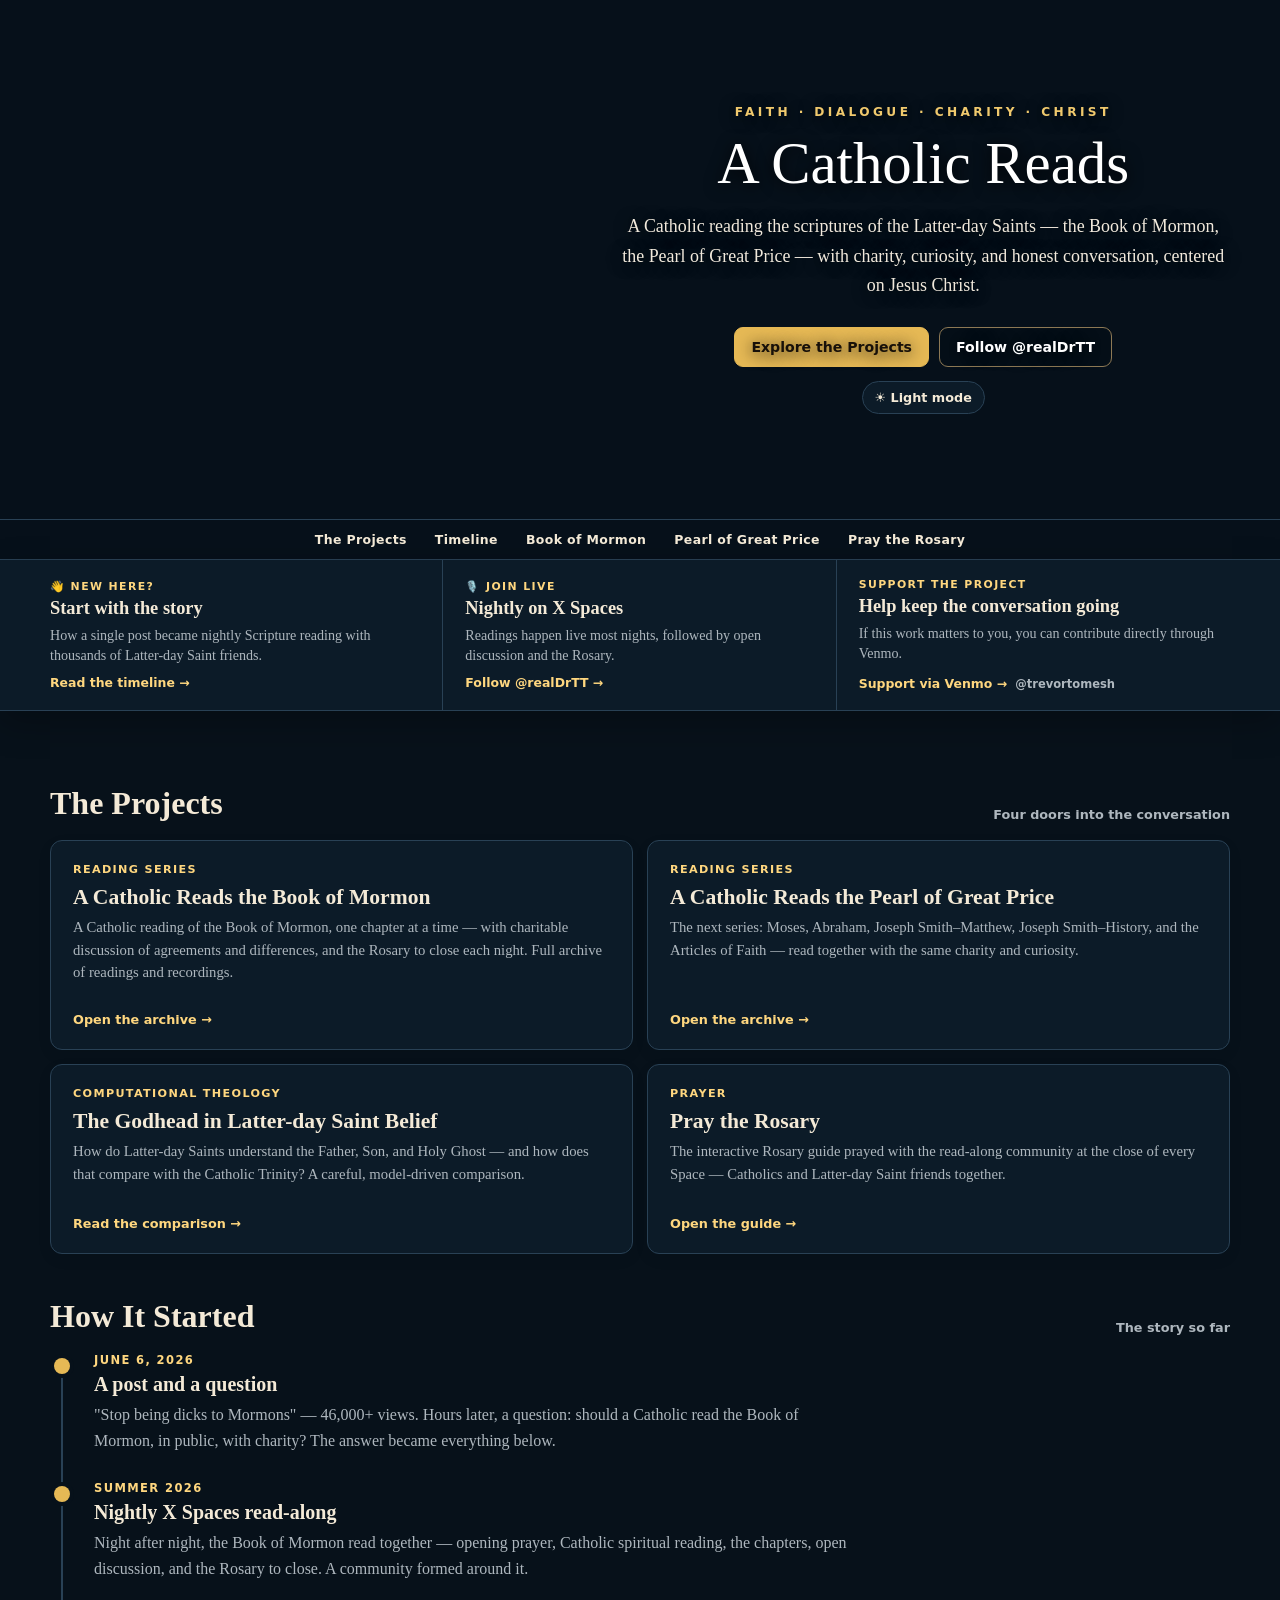
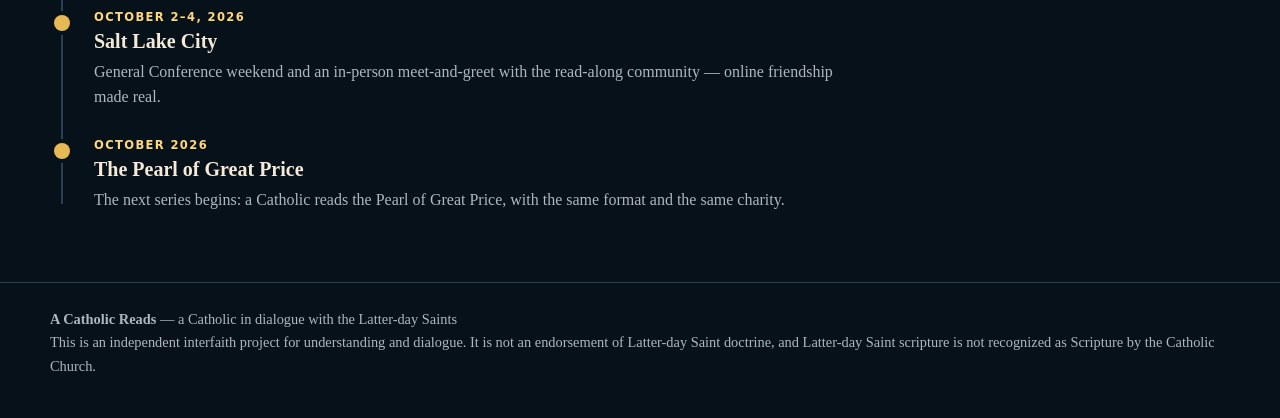
==== index.html @ 8c19407b "Add index.html — A Catholic Reads" ====
<!doctype html>
<html lang="en" data-theme="dark">
<head>
<meta charset="utf-8">
<meta name="viewport" content="width=device-width,initial-scale=1">
<meta name="description" content="A Catholic Reads — a Catholic reading Latter-day Saint scripture with charity: the Book of Mormon, the Pearl of Great Price, honest conversation, and prayer.">
<meta name="theme-color" content="#07121d">
<title>A Catholic Reads</title>
<style>
:root{
 --bg:#f4efe5;--surface:#fffaf0;--surface2:#eee4d2;--ink:#2a211a;--muted:#75685d;
 --line:#d7c5a6;--wine:#6c2030;--accent:#ad7d2c;--accent2:#7d581d;--hero:#0b1723;
 --shadow:0 12px 32px rgba(49,31,20,.10);
}
html[data-theme="dark"]{
 --bg:#07111a;--surface:#0c1b28;--surface2:#102536;--ink:#f4ead7;--muted:#aeb7be;
 --line:#294155;--wine:#e6bd68;--accent:#e6b955;--accent2:#ffd77f;--hero:#06101a;
 --shadow:0 12px 32px rgba(0,0,0,.25);
}
*{box-sizing:border-box}
html{scroll-behavior:smooth}
body{margin:0;background:var(--bg);color:var(--ink);font-family:Georgia,"Times New Roman",serif;transition:background .2s,color .2s}
a{color:inherit}.shell{width:min(1180px,calc(100% - 36px));margin:auto}
.hero{position:relative;isolation:isolate;overflow:hidden;min-height:520px;background:var(--hero);display:flex;align-items:center;border-bottom:1px solid var(--line)}
.hero::before{content:"";position:absolute;inset:0;z-index:-2;background:url("header.jpg") left center/cover no-repeat}
.hero::after{content:"";position:absolute;inset:0;z-index:-1;background:linear-gradient(90deg,rgba(6,16,26,0) 0%,rgba(6,16,26,.10) 30%,rgba(6,16,26,.68) 53%,rgba(6,16,26,.94) 72%,#06101a 100%)}
.hero-content{width:52%;margin-left:auto;padding:64px 0;text-align:center;color:#fff;text-shadow:0 2px 16px #000}
.kicker{font:700 .76rem system-ui,sans-serif;text-transform:uppercase;letter-spacing:.28em;color:#f0c96d}
h1{font-size:clamp(2.4rem,4.6vw,4.4rem);line-height:1.02;margin:15px 0 18px;font-weight:500}
.hero p{font-size:1.12rem;line-height:1.65;color:#f1e9dc;margin:0 auto;max-width:650px}
.hero-actions{display:flex;justify-content:center;gap:10px;flex-wrap:wrap;margin-top:26px}
.btn{display:inline-flex;align-items:center;justify-content:center;gap:8px;padding:11px 16px;border-radius:9px;text-decoration:none;font:750 .88rem system-ui,sans-serif;border:1px solid var(--line);background:var(--surface);color:var(--ink)}
.btn.gold{background:var(--accent);border-color:var(--accent);color:#171009}
.btn.ghost{background:rgba(5,14,23,.58);color:#fff;border-color:#8d7955}
.theme{border:1px solid var(--line);background:var(--surface);color:var(--ink);border-radius:999px;padding:8px 12px;cursor:pointer;font:700 .8rem system-ui,sans-serif}

.site-nav{background:var(--hero);border-bottom:1px solid var(--line)}
.site-nav-inner{display:flex;justify-content:center;gap:28px;flex-wrap:wrap;padding:12px 0}
.site-nav a{color:#f4ead7;text-decoration:none;font:750 .78rem system-ui,sans-serif;letter-spacing:.03em}
.site-nav a:hover{color:#ffd77f}

main{padding:30px 0 70px}
.info-bar{background:var(--surface);border-bottom:1px solid var(--line);box-shadow:var(--shadow)}
.info-bar-inner{width:min(1180px,calc(100% - 36px));margin:auto;display:grid;grid-template-columns:repeat(3,1fr)}
.info-item{padding:18px 22px;border-right:1px solid var(--line);display:flex;flex-direction:column;justify-content:center;min-height:145px}
.info-item:first-child{padding-left:0}.info-item:last-child{border-right:0;padding-right:0}
.info-label{font:800 .68rem system-ui,sans-serif;text-transform:uppercase;letter-spacing:.13em;color:var(--accent2);margin-bottom:5px}
.info-item h2{font-size:1.15rem;margin:0 0 6px}.info-item p{font-size:.88rem;line-height:1.45;color:var(--muted);margin:0 0 10px}
.info-link{font:800 .78rem system-ui,sans-serif;color:var(--accent2);text-decoration:none}.info-link:hover{text-decoration:underline}
.info-handle{font:650 .72rem system-ui,sans-serif;color:var(--muted);margin-left:8px}

.section-title{display:flex;align-items:end;justify-content:space-between;gap:16px;margin:44px 0 18px}
.section-title h2{margin:0;font-size:2rem}.section-title span{color:var(--muted);font:650 .8rem system-ui,sans-serif}
.grid{display:grid;grid-template-columns:repeat(2,1fr);gap:14px}
.card{background:var(--surface);border:1px solid var(--line);border-radius:12px;padding:22px;min-height:190px;display:flex;flex-direction:column;box-shadow:0 5px 15px rgba(0,0,0,.06);text-decoration:none;transition:border-color .15s,transform .15s}
a.card:hover{border-color:var(--accent);transform:translateY(-2px)}
.card .book{font:800 .7rem system-ui,sans-serif;text-transform:uppercase;letter-spacing:.12em;color:var(--accent2)}
.card h3{margin:9px 0 6px;font-size:1.35rem}
.card p{font-size:.92rem;line-height:1.55;color:var(--muted);margin:0 0 14px}
.card .go{margin-top:auto;padding-top:14px;font:750 .8rem system-ui,sans-serif;color:var(--accent2)}

.timeline{position:relative;margin:8px 0 0;padding:0;list-style:none}
.timeline::before{content:"";position:absolute;left:11px;top:8px;bottom:8px;width:2px;background:var(--line)}
.timeline li{position:relative;padding:0 0 28px 44px}
.timeline li:last-child{padding-bottom:0}
.timeline li::before{content:"";position:absolute;left:4px;top:5px;width:16px;height:16px;border-radius:50%;background:var(--accent);box-shadow:0 0 0 4px var(--bg)}
.timeline .when{font:800 .72rem system-ui,sans-serif;text-transform:uppercase;letter-spacing:.12em;color:var(--accent2)}
.timeline h3{margin:6px 0 6px;font-size:1.25rem}
.timeline p{margin:0;color:var(--muted);line-height:1.6;max-width:760px}

footer{border-top:1px solid var(--line);padding:25px 0 40px;color:var(--muted);font-size:.9rem;line-height:1.6}
@media(max-width:850px){.info-bar-inner{grid-template-columns:1fr}.info-item,.info-item:first-child,.info-item:last-child{padding:16px 0;border-right:0;border-bottom:1px solid var(--line);min-height:0}.info-item:last-child{border-bottom:0}.hero::before{background-position:30% center}.hero-content{width:60%}.grid{grid-template-columns:1fr}}
@media(max-width:620px){.site-nav-inner{gap:16px}.hero{min-height:650px;align-items:end}.hero::before{background-position:center top}.hero::after{background:linear-gradient(180deg,rgba(6,16,26,.08) 0%,rgba(6,16,26,.28) 42%,rgba(6,16,26,.94) 72%,#06101a 100%)}.hero-content{width:100%;padding:260px 0 42px}}
</style>
</head>
<body>
<header class="hero">
 <div class="shell"><div class="hero-content">
  <div class="kicker">Faith · Dialogue · Charity · Christ</div>
  <h1>A Catholic Reads</h1>
  <p>A Catholic reading the scriptures of the Latter-day Saints — the Book of Mormon, the Pearl of Great Price — with charity, curiosity, and honest conversation, centered on Jesus Christ.</p>
  <div class="hero-actions"><a class="btn gold" href="#projects">Explore the Projects</a><a class="btn ghost" href="https://x.com/realDrTT" target="_blank" rel="noopener">Follow @realDrTT</a></div>
  <button id="theme" class="theme" style="margin-top:14px" aria-label="Toggle color theme">☀ Light mode</button>
 </div></div>
</header>

<nav class="site-nav" aria-label="Site navigation">
  <div class="shell site-nav-inner">
    <a href="index.html#projects">The Projects</a>
    <a href="index.html#timeline">Timeline</a>
    <a href="https://trevortomesh.github.io/bom/" target="_blank" rel="noopener">Book of Mormon</a>
    <a href="https://trevortomesh.github.io/pgp/" target="_blank" rel="noopener">Pearl of Great Price</a>
    <a href="https://trevortomesh.github.io/rosary/" target="_blank" rel="noopener">Pray the Rosary</a>
  </div>
</nav>

<section class="info-bar" aria-label="Project information">
 <div class="info-bar-inner">
  <div class="info-item">
   <div class="info-label">👋 New Here?</div>
   <h2>Start with the story</h2>
   <p>How a single post became nightly Scripture reading with thousands of Latter-day Saint friends.</p>
   <a class="info-link" href="index.html#timeline">Read the timeline →</a>
  </div>
  <div class="info-item">
   <div class="info-label">🎙️ Join Live</div>
   <h2>Nightly on X Spaces</h2>
   <p>Readings happen live most nights, followed by open discussion and the Rosary.</p>
   <a class="info-link" href="https://x.com/realDrTT" target="_blank" rel="noopener">Follow @realDrTT →</a>
  </div>
  <div class="info-item">
   <div class="info-label">Support the Project</div>
   <h2>Help keep the conversation going</h2>
   <p>If this work matters to you, you can contribute directly through Venmo.</p>
   <div><a class="info-link" href="https://account.venmo.com/u/trevortomesh" target="_blank" rel="noopener noreferrer">Support via Venmo →</a><span class="info-handle">@trevortomesh</span></div>
  </div>
 </div>
</section>

<main class="shell">

 <section id="projects">
  <div class="section-title"><h2>The Projects</h2><span>Four doors into the conversation</span></div>
  <div class="grid">
   <a class="card" href="https://trevortomesh.github.io/bom/">
    <div class="book">Reading Series</div><h3>A Catholic Reads the Book of Mormon</h3>
    <p>A Catholic reading of the Book of Mormon, one chapter at a time — with charitable discussion of agreements and differences, and the Rosary to close each night. Full archive of readings and recordings.</p>
    <div class="go">Open the archive →</div>
   </a>
   <a class="card" href="https://trevortomesh.github.io/pgp/">
    <div class="book">Reading Series</div><h3>A Catholic Reads the Pearl of Great Price</h3>
    <p>The next series: Moses, Abraham, Joseph Smith–Matthew, Joseph Smith–History, and the Articles of Faith — read together with the same charity and curiosity.</p>
    <div class="go">Open the archive →</div>
   </a>
   <a class="card" href="https://trevortomesh.github.io/TrinityModel/lds-godhead.html">
    <div class="book">Computational Theology</div><h3>The Godhead in Latter-day Saint Belief</h3>
    <p>How do Latter-day Saints understand the Father, Son, and Holy Ghost — and how does that compare with the Catholic Trinity? A careful, model-driven comparison.</p>
    <div class="go">Read the comparison →</div>
   </a>
   <a class="card" href="https://trevortomesh.github.io/rosary/">
    <div class="book">Prayer</div><h3>Pray the Rosary</h3>
    <p>The interactive Rosary guide prayed with the read-along community at the close of every Space — Catholics and Latter-day Saint friends together.</p>
    <div class="go">Open the guide →</div>
   </a>
  </div>
 </section>

 <section id="timeline">
  <div class="section-title"><h2>How It Started</h2><span>The story so far</span></div>
  <ol class="timeline">
   <li>
    <div class="when">June 6, 2026</div><h3>A post and a question</h3>
    <p>"Stop being dicks to Mormons" — 46,000+ views. Hours later, a question: should a Catholic read the Book of Mormon, in public, with charity? The answer became everything below.</p>
   </li>
   <li>
    <div class="when">Summer 2026</div><h3>Nightly X Spaces read-along</h3>
    <p>Night after night, the Book of Mormon read together — opening prayer, Catholic spiritual reading, the chapters, open discussion, and the Rosary to close. A community formed around it.</p>
   </li>
   <li>
    <div class="when">October 2–4, 2026</div><h3>Salt Lake City</h3>
    <p>General Conference weekend and an in-person meet-and-greet with the read-along community — online friendship made real.</p>
   </li>
   <li>
    <div class="when">October 2026</div><h3>The Pearl of Great Price</h3>
    <p>The next series begins: a Catholic reads the Pearl of Great Price, with the same format and the same charity.</p>
   </li>
  </ol>
 </section>

</main>

<footer><div class="shell"><strong>A Catholic Reads</strong> — a Catholic in dialogue with the Latter-day Saints<br>
This is an independent interfaith project for understanding and dialogue. It is not an endorsement of Latter-day Saint doctrine, and Latter-day Saint scripture is not recognized as Scripture by the Catholic Church.</div></footer>

<script>
const $=s=>document.querySelector(s), root=document.documentElement;
const saved=localStorage.getItem("theme");
if(saved) root.dataset.theme=saved;
function themeLabel(){ $("#theme").textContent=root.dataset.theme==="dark"?"☀ Light mode":"☾ Dark mode"; }
themeLabel();
$("#theme").onclick=()=>{root.dataset.theme=root.dataset.theme==="dark"?"light":"dark";localStorage.setItem("theme",root.dataset.theme);themeLabel();};
</script>
</body></html>
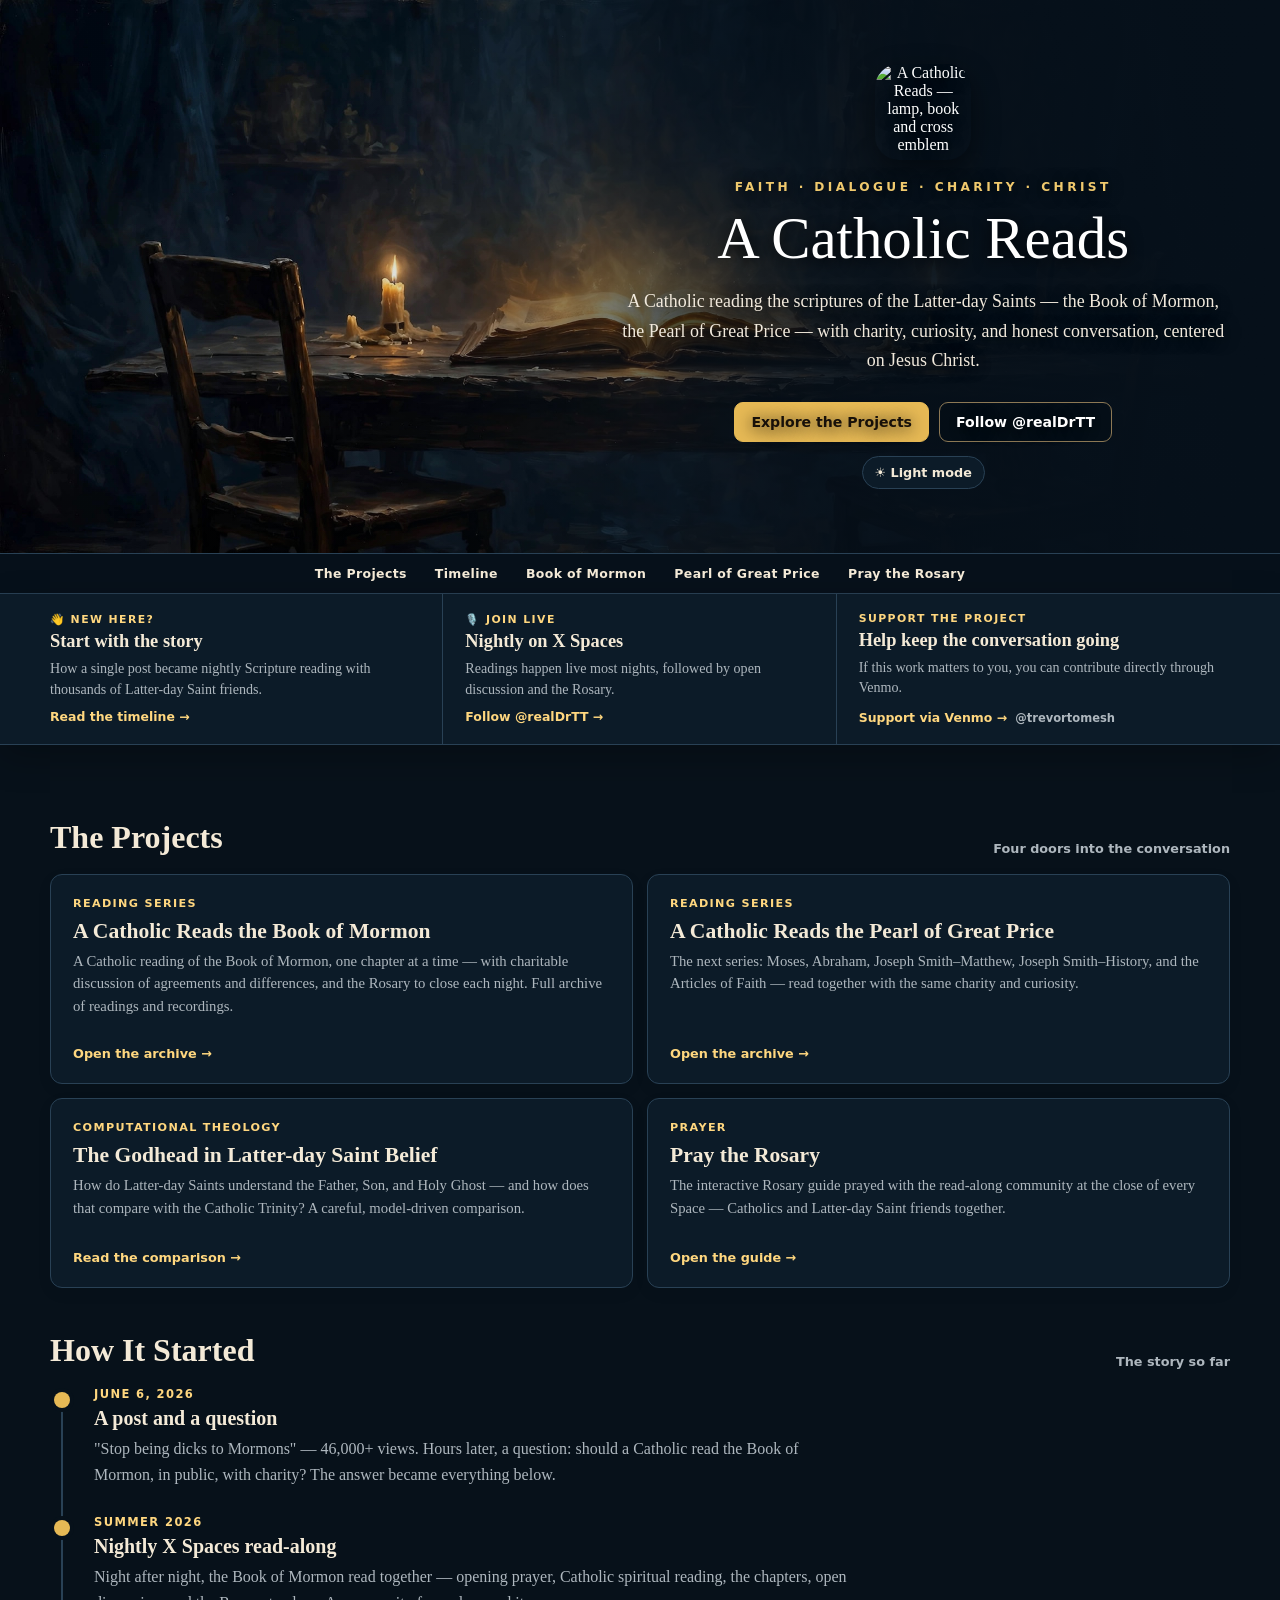
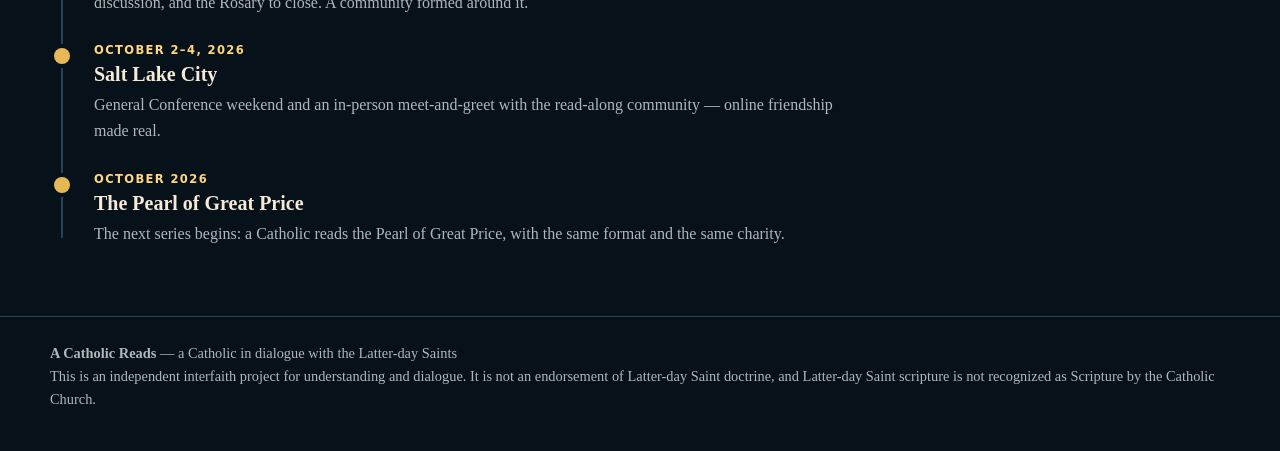
==== commit 587aab91: "Add A Catholic Reads logo (lamp, book, cross) to hero + favicons" ====
--- a/index.html
+++ b/index.html
@@ -5,6 +5,9 @@
 <meta name="viewport" content="width=device-width,initial-scale=1">
 <meta name="description" content="A Catholic Reads — a Catholic reading Latter-day Saint scripture with charity: the Book of Mormon, the Pearl of Great Price, honest conversation, and prayer.">
 <meta name="theme-color" content="#07121d">
+<link rel="icon" type="image/png" sizes="32x32" href="favicon-32x32.png">
+<link rel="icon" type="image/png" sizes="16x16" href="favicon-16x16.png">
+<link rel="apple-touch-icon" href="apple-touch-icon.png">
 <title>A Catholic Reads</title>
 <style>
 :root{
@@ -25,6 +28,7 @@
 .hero::before{content:"";position:absolute;inset:0;z-index:-2;background:url("header.jpg") left center/cover no-repeat}
 .hero::after{content:"";position:absolute;inset:0;z-index:-1;background:linear-gradient(90deg,rgba(6,16,26,0) 0%,rgba(6,16,26,.10) 30%,rgba(6,16,26,.68) 53%,rgba(6,16,26,.94) 72%,#06101a 100%)}
 .hero-content{width:52%;margin-left:auto;padding:64px 0;text-align:center;color:#fff;text-shadow:0 2px 16px #000}
+.site-logo{width:96px;height:96px;border-radius:24px;display:block;margin:0 auto 20px;box-shadow:0 10px 28px rgba(0,0,0,.45)}
 .kicker{font:700 .76rem system-ui,sans-serif;text-transform:uppercase;letter-spacing:.28em;color:#f0c96d}
 h1{font-size:clamp(2.4rem,4.6vw,4.4rem);line-height:1.02;margin:15px 0 18px;font-weight:500}
 .hero p{font-size:1.12rem;line-height:1.65;color:#f1e9dc;margin:0 auto;max-width:650px}
@@ -76,6 +80,7 @@
 <body>
 <header class="hero">
  <div class="shell"><div class="hero-content">
+  <img class="site-logo" src="logo-header.png" alt="A Catholic Reads — lamp, book and cross emblem" width="96" height="96">
   <div class="kicker">Faith · Dialogue · Charity · Christ</div>
   <h1>A Catholic Reads</h1>
   <p>A Catholic reading the scriptures of the Latter-day Saints — the Book of Mormon, the Pearl of Great Price — with charity, curiosity, and honest conversation, centered on Jesus Christ.</p>
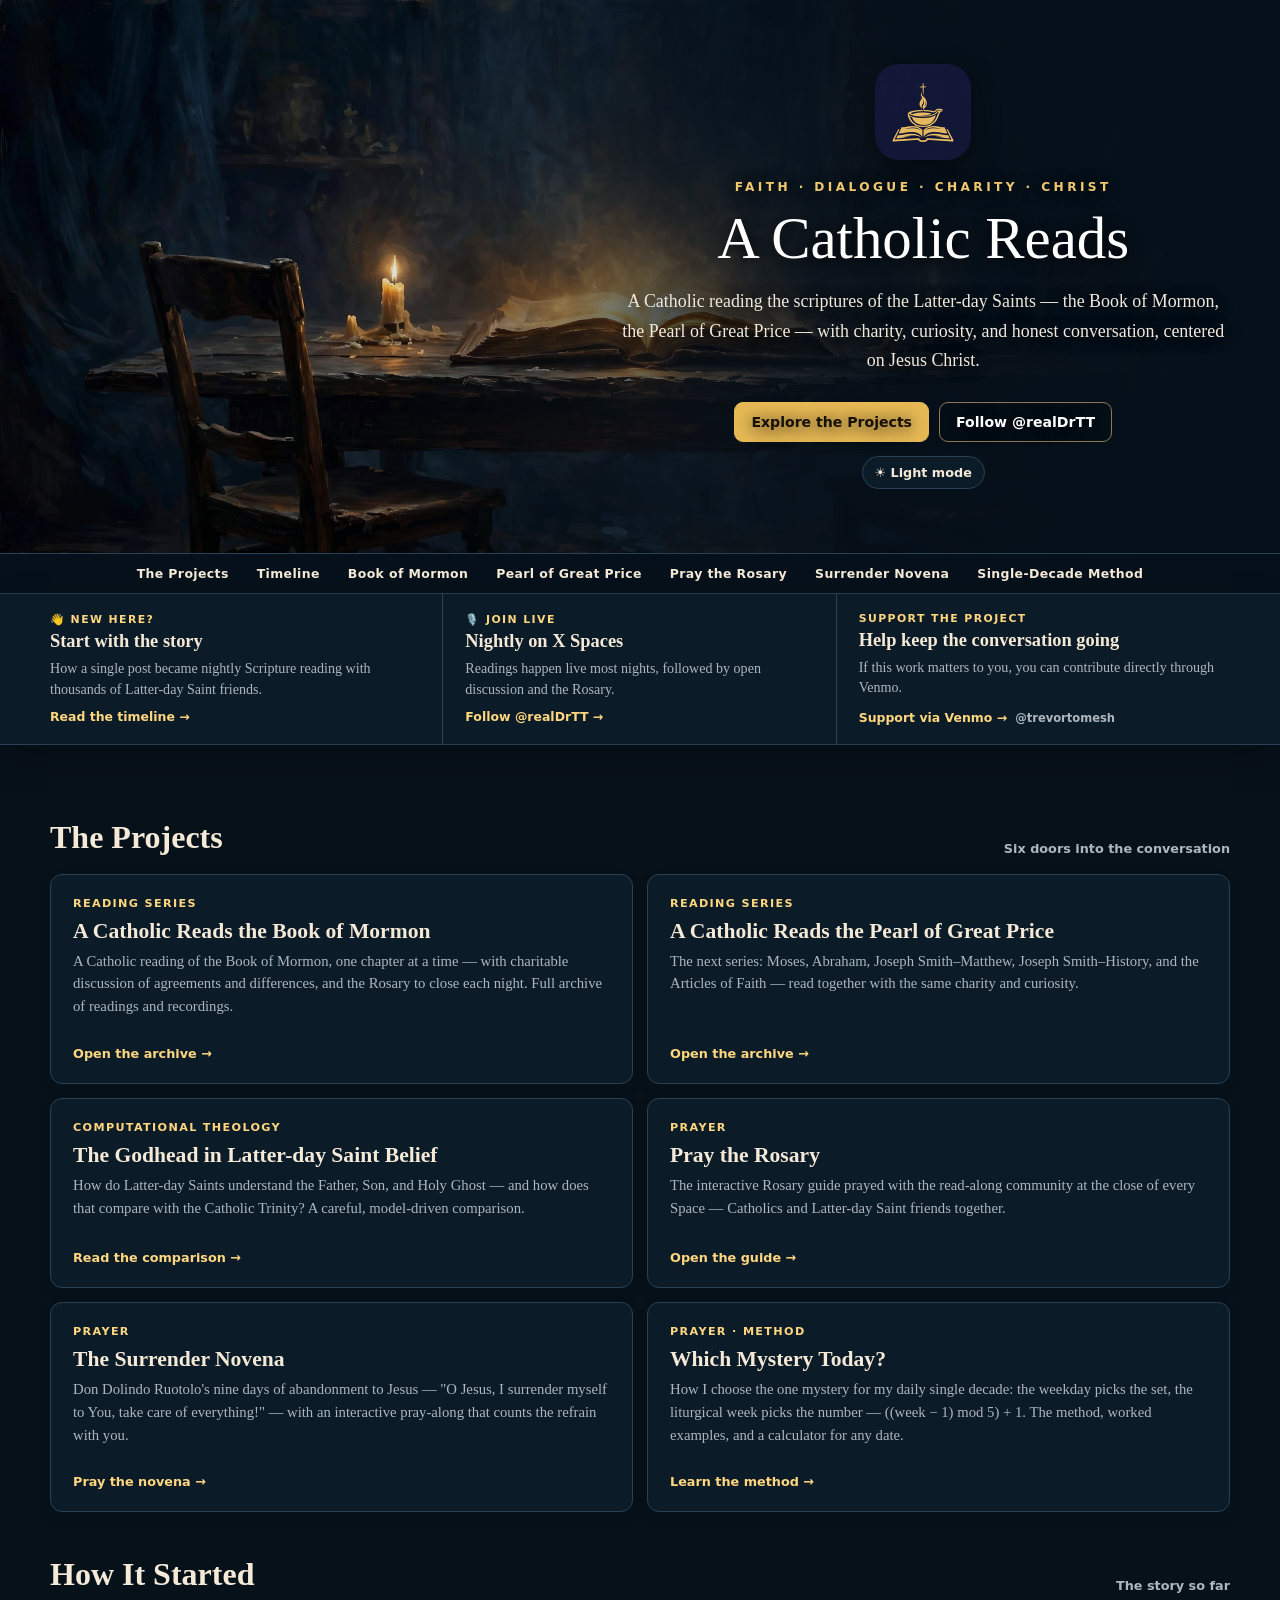
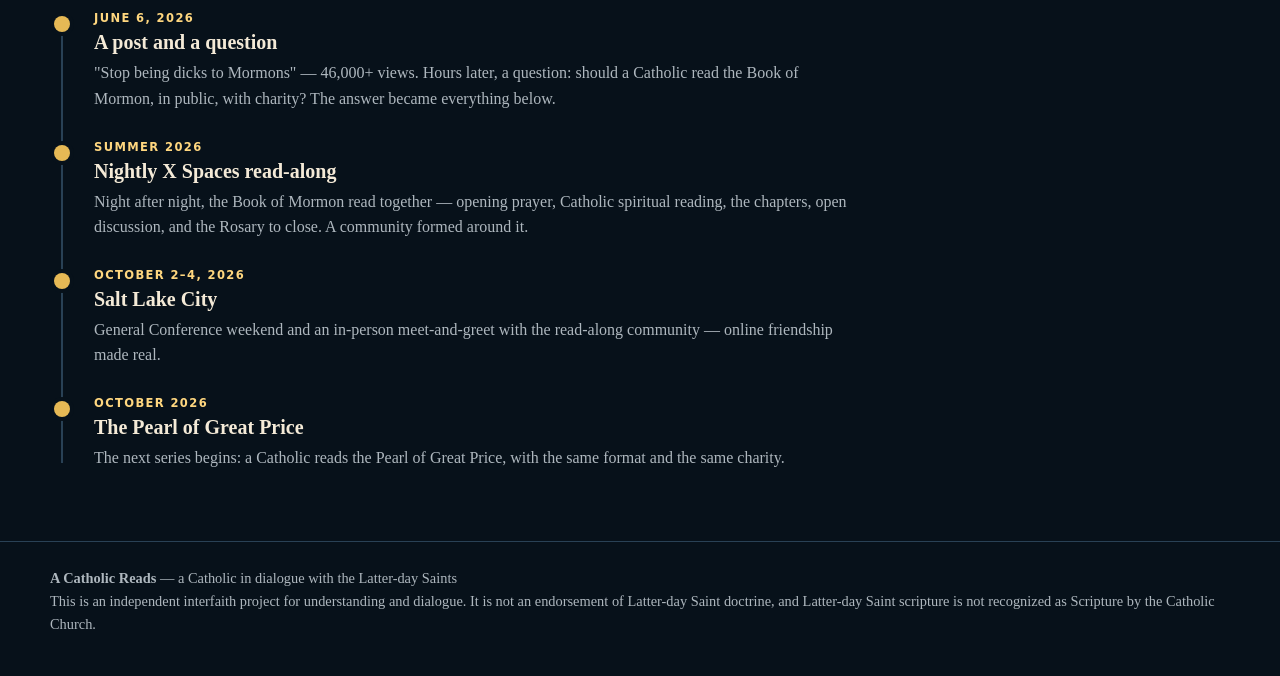
==== commit 1fcfc9fc: "Link Surrender Novena and Single-Decade Method pages from homepage" ====
--- a/index.html
+++ b/index.html
@@ -96,6 +96,8 @@
     <a href="https://trevortomesh.github.io/bom/" target="_blank" rel="noopener">Book of Mormon</a>
     <a href="https://trevortomesh.github.io/pgp/" target="_blank" rel="noopener">Pearl of Great Price</a>
     <a href="https://trevortomesh.github.io/rosary/" target="_blank" rel="noopener">Pray the Rosary</a>
+    <a href="surrender-novena/">Surrender Novena</a>
+    <a href="single-decade/">Single-Decade Method</a>
   </div>
 </nav>
 
@@ -125,7 +127,7 @@
 <main class="shell">
 
  <section id="projects">
-  <div class="section-title"><h2>The Projects</h2><span>Four doors into the conversation</span></div>
+  <div class="section-title"><h2>The Projects</h2><span>Six doors into the conversation</span></div>
   <div class="grid">
    <a class="card" href="https://trevortomesh.github.io/bom/">
     <div class="book">Reading Series</div><h3>A Catholic Reads the Book of Mormon</h3>
@@ -146,6 +148,16 @@
     <div class="book">Prayer</div><h3>Pray the Rosary</h3>
     <p>The interactive Rosary guide prayed with the read-along community at the close of every Space — Catholics and Latter-day Saint friends together.</p>
     <div class="go">Open the guide →</div>
+   </a>
+   <a class="card" href="surrender-novena/">
+    <div class="book">Prayer</div><h3>The Surrender Novena</h3>
+    <p>Don Dolindo Ruotolo's nine days of abandonment to Jesus — "O Jesus, I surrender myself to You, take care of everything!" — with an interactive pray-along that counts the refrain with you.</p>
+    <div class="go">Pray the novena →</div>
+   </a>
+   <a class="card" href="single-decade/">
+    <div class="book">Prayer · Method</div><h3>Which Mystery Today?</h3>
+    <p>How I choose the one mystery for my daily single decade: the weekday picks the set, the liturgical week picks the number — ((week − 1) mod 5) + 1. The method, worked examples, and a calculator for any date.</p>
+    <div class="go">Learn the method →</div>
    </a>
   </div>
  </section>
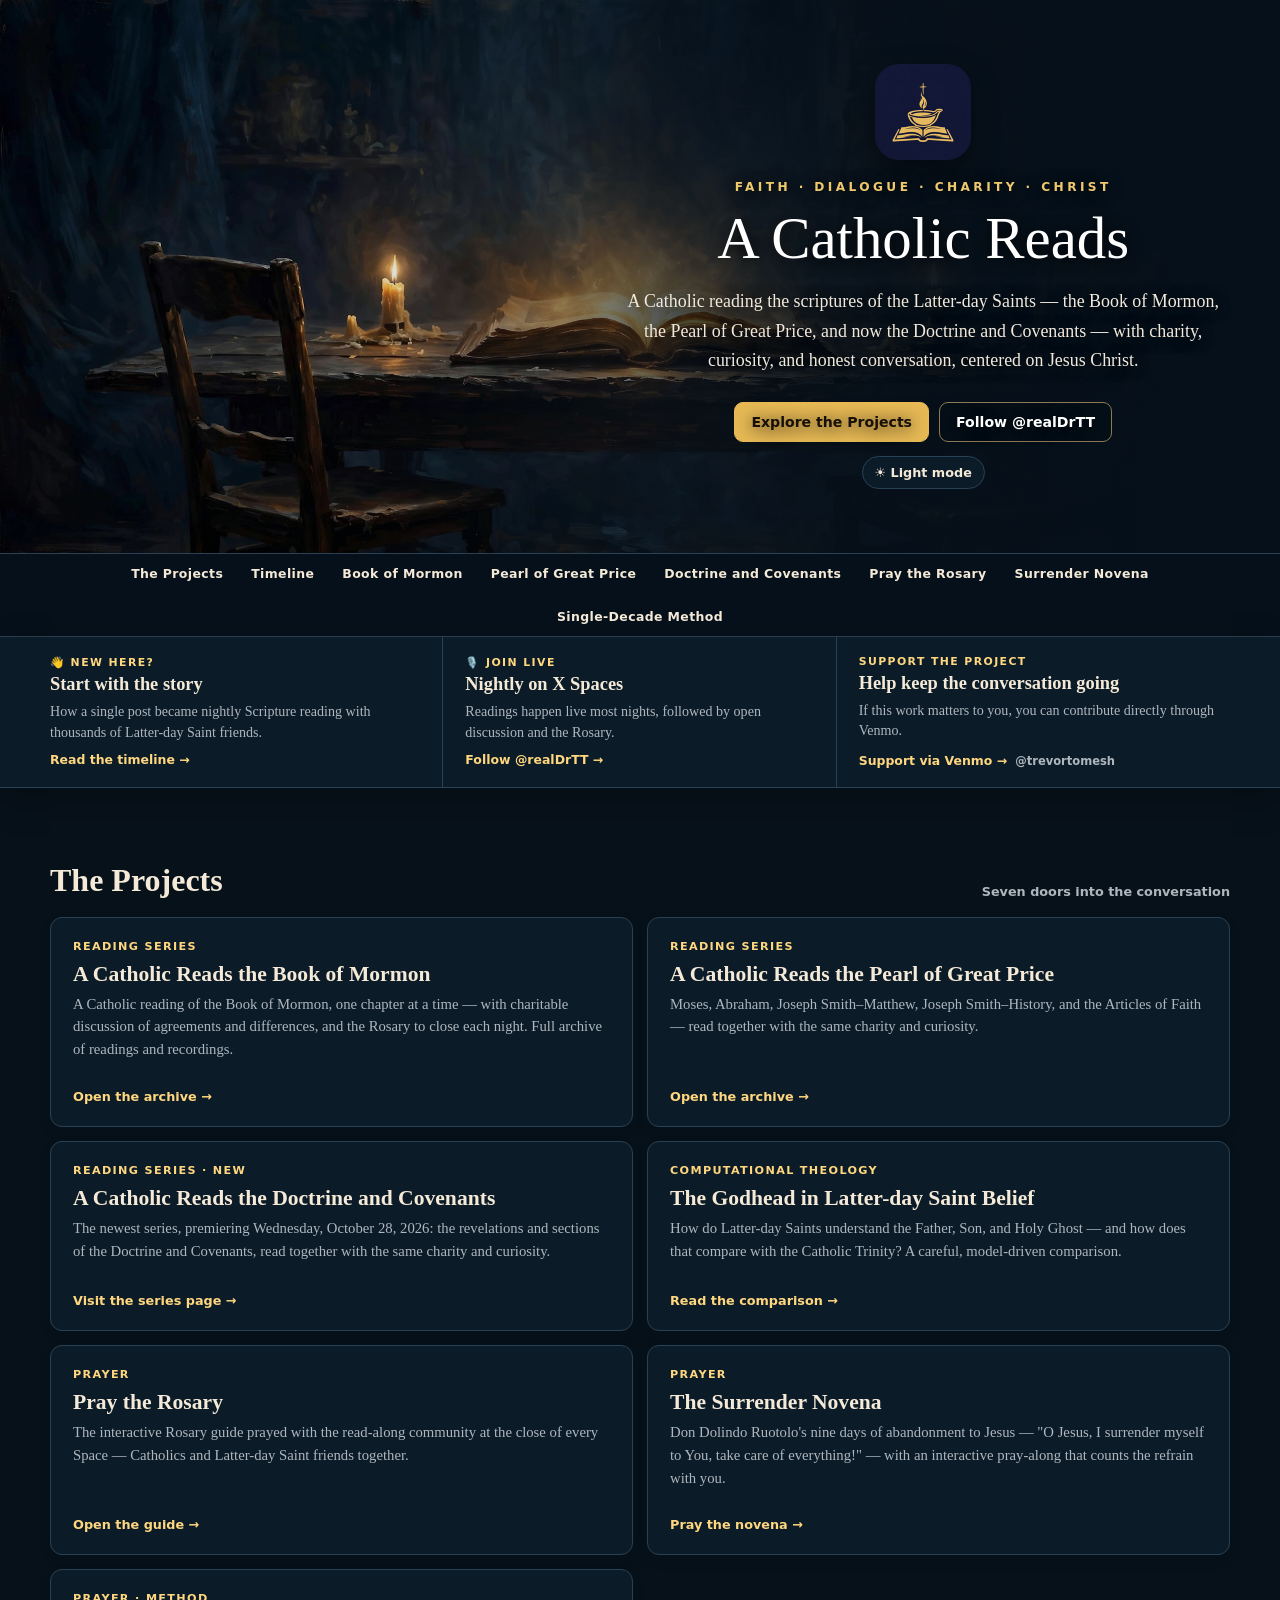
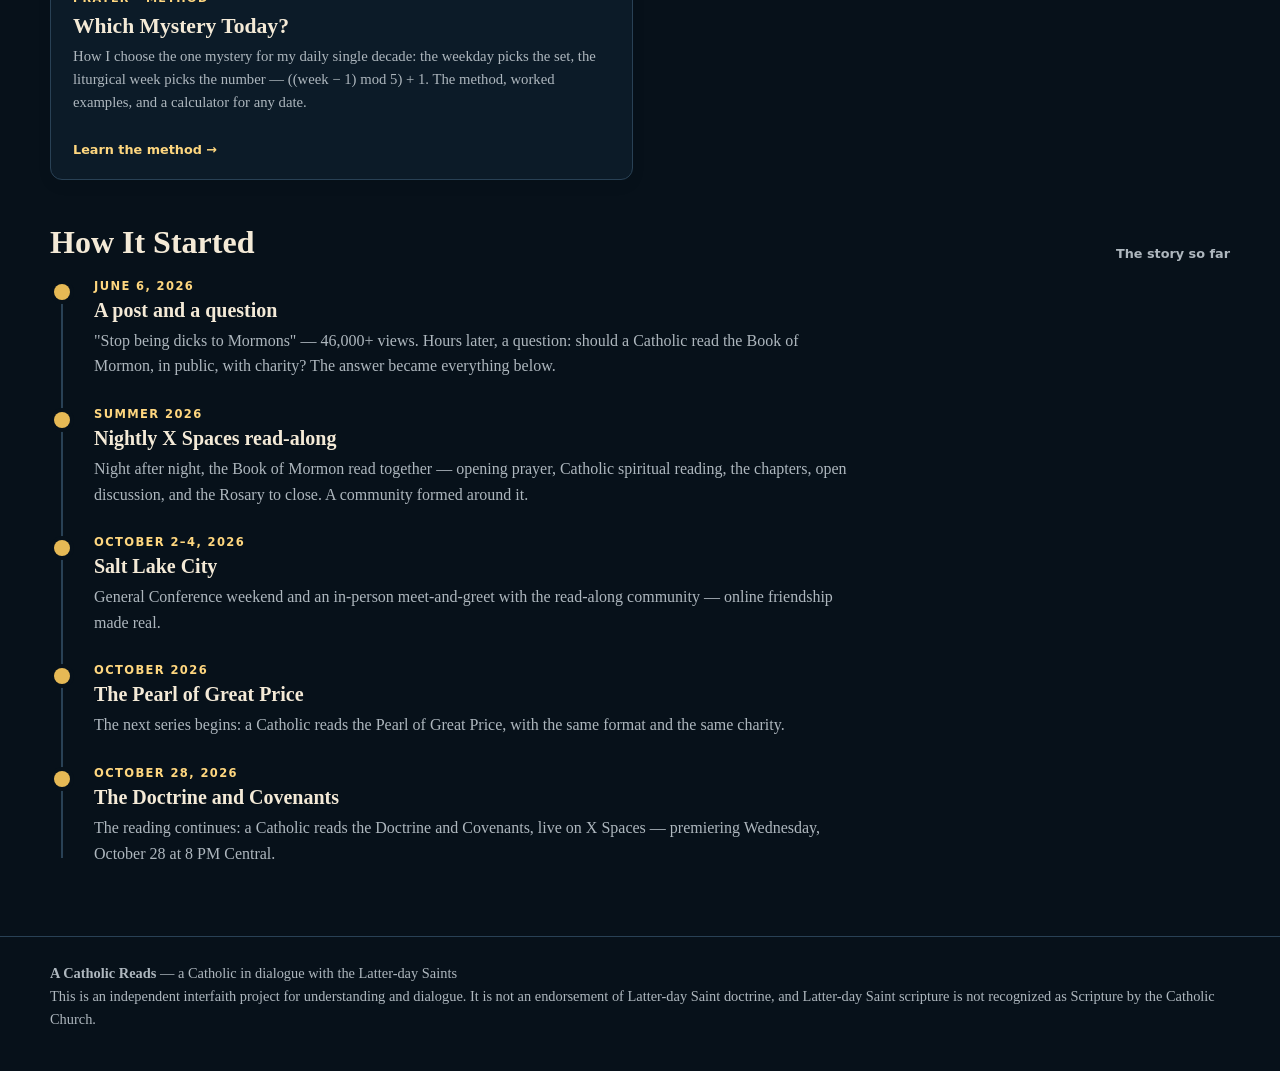
==== commit e7344147: "Add Doctrine and Covenants series: nav link, project card, timeline entry" ====
--- a/index.html
+++ b/index.html
@@ -3,7 +3,7 @@
 <head>
 <meta charset="utf-8">
 <meta name="viewport" content="width=device-width,initial-scale=1">
-<meta name="description" content="A Catholic Reads — a Catholic reading Latter-day Saint scripture with charity: the Book of Mormon, the Pearl of Great Price, honest conversation, and prayer.">
+<meta name="description" content="A Catholic Reads — a Catholic reading Latter-day Saint scripture with charity: the Book of Mormon, the Pearl of Great Price, the Doctrine and Covenants, honest conversation, and prayer.">
 <meta name="theme-color" content="#07121d">
 <link rel="icon" type="image/png" sizes="32x32" href="favicon-32x32.png">
 <link rel="icon" type="image/png" sizes="16x16" href="favicon-16x16.png">
@@ -83,7 +83,7 @@
   <img class="site-logo" src="logo-header.png" alt="A Catholic Reads — lamp, book and cross emblem" width="96" height="96">
   <div class="kicker">Faith · Dialogue · Charity · Christ</div>
   <h1>A Catholic Reads</h1>
-  <p>A Catholic reading the scriptures of the Latter-day Saints — the Book of Mormon, the Pearl of Great Price — with charity, curiosity, and honest conversation, centered on Jesus Christ.</p>
+  <p>A Catholic reading the scriptures of the Latter-day Saints — the Book of Mormon, the Pearl of Great Price, and now the Doctrine and Covenants — with charity, curiosity, and honest conversation, centered on Jesus Christ.</p>
   <div class="hero-actions"><a class="btn gold" href="#projects">Explore the Projects</a><a class="btn ghost" href="https://x.com/realDrTT" target="_blank" rel="noopener">Follow @realDrTT</a></div>
   <button id="theme" class="theme" style="margin-top:14px" aria-label="Toggle color theme">☀ Light mode</button>
  </div></div>
@@ -95,6 +95,7 @@
     <a href="index.html#timeline">Timeline</a>
     <a href="https://trevortomesh.github.io/bom/" target="_blank" rel="noopener">Book of Mormon</a>
     <a href="https://trevortomesh.github.io/pgp/" target="_blank" rel="noopener">Pearl of Great Price</a>
+    <a href="https://trevortomesh.github.io/dc/" target="_blank" rel="noopener">Doctrine and Covenants</a>
     <a href="https://trevortomesh.github.io/rosary/" target="_blank" rel="noopener">Pray the Rosary</a>
     <a href="surrender-novena/">Surrender Novena</a>
     <a href="single-decade/">Single-Decade Method</a>
@@ -127,7 +128,7 @@
 <main class="shell">
 
  <section id="projects">
-  <div class="section-title"><h2>The Projects</h2><span>Six doors into the conversation</span></div>
+  <div class="section-title"><h2>The Projects</h2><span>Seven doors into the conversation</span></div>
   <div class="grid">
    <a class="card" href="https://trevortomesh.github.io/bom/">
     <div class="book">Reading Series</div><h3>A Catholic Reads the Book of Mormon</h3>
@@ -136,8 +137,13 @@
    </a>
    <a class="card" href="https://trevortomesh.github.io/pgp/">
     <div class="book">Reading Series</div><h3>A Catholic Reads the Pearl of Great Price</h3>
-    <p>The next series: Moses, Abraham, Joseph Smith–Matthew, Joseph Smith–History, and the Articles of Faith — read together with the same charity and curiosity.</p>
+    <p>Moses, Abraham, Joseph Smith–Matthew, Joseph Smith–History, and the Articles of Faith — read together with the same charity and curiosity.</p>
     <div class="go">Open the archive →</div>
+   </a>
+   <a class="card" href="https://trevortomesh.github.io/dc/">
+    <div class="book">Reading Series · New</div><h3>A Catholic Reads the Doctrine and Covenants</h3>
+    <p>The newest series, premiering Wednesday, October 28, 2026: the revelations and sections of the Doctrine and Covenants, read together with the same charity and curiosity.</p>
+    <div class="go">Visit the series page →</div>
    </a>
    <a class="card" href="https://trevortomesh.github.io/TrinityModel/lds-godhead.html">
     <div class="book">Computational Theology</div><h3>The Godhead in Latter-day Saint Belief</h3>
@@ -180,6 +186,10 @@
    <li>
     <div class="when">October 2026</div><h3>The Pearl of Great Price</h3>
     <p>The next series begins: a Catholic reads the Pearl of Great Price, with the same format and the same charity.</p>
+   </li>
+   <li>
+    <div class="when">October 28, 2026</div><h3>The Doctrine and Covenants</h3>
+    <p>The reading continues: a Catholic reads the Doctrine and Covenants, live on X Spaces — premiering Wednesday, October 28 at 8 PM Central.</p>
    </li>
   </ol>
  </section>
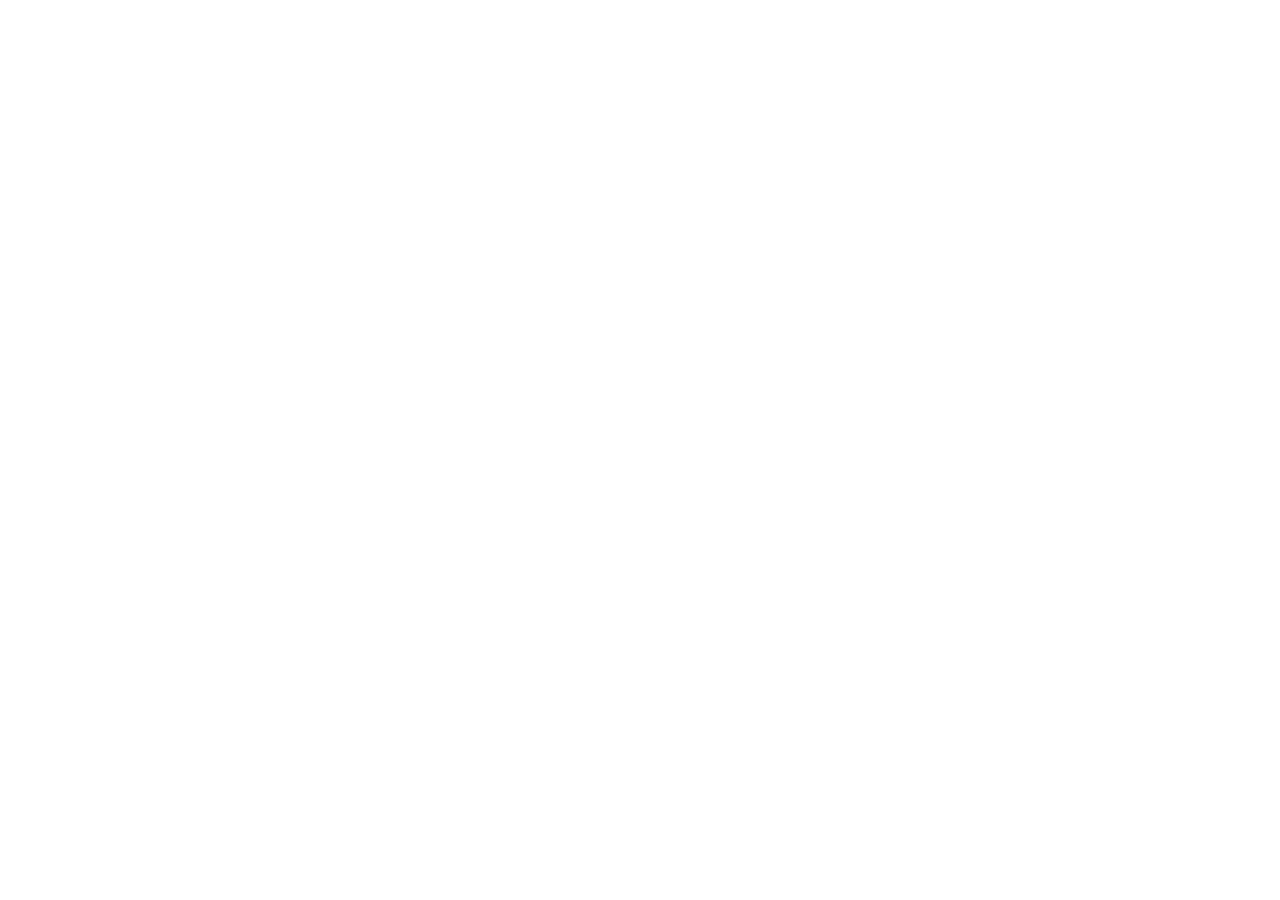
==== commit 8630c5a3: "Root becomes a front door: redirect to the A Catholic Reads hub on the main site" ====
--- a/index.html
+++ b/index.html
@@ -1,210 +1,18 @@
-<!doctype html>
-<html lang="en" data-theme="dark">
+<!DOCTYPE html>
+<html lang="en">
 <head>
 <meta charset="utf-8">
-<meta name="viewport" content="width=device-width,initial-scale=1">
-<meta name="description" content="A Catholic Reads — a Catholic reading Latter-day Saint scripture with charity: the Book of Mormon, the Pearl of Great Price, the Doctrine and Covenants, honest conversation, and prayer.">
-<meta name="theme-color" content="#07121d">
+<title>A Catholic Reads</title>
+<meta name="viewport" content="width=device-width, initial-scale=1">
 <link rel="icon" type="image/png" sizes="32x32" href="favicon-32x32.png">
 <link rel="icon" type="image/png" sizes="16x16" href="favicon-16x16.png">
 <link rel="apple-touch-icon" href="apple-touch-icon.png">
-<title>A Catholic Reads</title>
-<style>
-:root{
- --bg:#f4efe5;--surface:#fffaf0;--surface2:#eee4d2;--ink:#2a211a;--muted:#75685d;
- --line:#d7c5a6;--wine:#6c2030;--accent:#ad7d2c;--accent2:#7d581d;--hero:#0b1723;
- --shadow:0 12px 32px rgba(49,31,20,.10);
-}
-html[data-theme="dark"]{
- --bg:#07111a;--surface:#0c1b28;--surface2:#102536;--ink:#f4ead7;--muted:#aeb7be;
- --line:#294155;--wine:#e6bd68;--accent:#e6b955;--accent2:#ffd77f;--hero:#06101a;
- --shadow:0 12px 32px rgba(0,0,0,.25);
-}
-*{box-sizing:border-box}
-html{scroll-behavior:smooth}
-body{margin:0;background:var(--bg);color:var(--ink);font-family:Georgia,"Times New Roman",serif;transition:background .2s,color .2s}
-a{color:inherit}.shell{width:min(1180px,calc(100% - 36px));margin:auto}
-.hero{position:relative;isolation:isolate;overflow:hidden;min-height:520px;background:var(--hero);display:flex;align-items:center;border-bottom:1px solid var(--line)}
-.hero::before{content:"";position:absolute;inset:0;z-index:-2;background:url("header.jpg") left center/cover no-repeat}
-.hero::after{content:"";position:absolute;inset:0;z-index:-1;background:linear-gradient(90deg,rgba(6,16,26,0) 0%,rgba(6,16,26,.10) 30%,rgba(6,16,26,.68) 53%,rgba(6,16,26,.94) 72%,#06101a 100%)}
-.hero-content{width:52%;margin-left:auto;padding:64px 0;text-align:center;color:#fff;text-shadow:0 2px 16px #000}
-.site-logo{width:96px;height:96px;border-radius:24px;display:block;margin:0 auto 20px;box-shadow:0 10px 28px rgba(0,0,0,.45)}
-.kicker{font:700 .76rem system-ui,sans-serif;text-transform:uppercase;letter-spacing:.28em;color:#f0c96d}
-h1{font-size:clamp(2.4rem,4.6vw,4.4rem);line-height:1.02;margin:15px 0 18px;font-weight:500}
-.hero p{font-size:1.12rem;line-height:1.65;color:#f1e9dc;margin:0 auto;max-width:650px}
-.hero-actions{display:flex;justify-content:center;gap:10px;flex-wrap:wrap;margin-top:26px}
-.btn{display:inline-flex;align-items:center;justify-content:center;gap:8px;padding:11px 16px;border-radius:9px;text-decoration:none;font:750 .88rem system-ui,sans-serif;border:1px solid var(--line);background:var(--surface);color:var(--ink)}
-.btn.gold{background:var(--accent);border-color:var(--accent);color:#171009}
-.btn.ghost{background:rgba(5,14,23,.58);color:#fff;border-color:#8d7955}
-.theme{border:1px solid var(--line);background:var(--surface);color:var(--ink);border-radius:999px;padding:8px 12px;cursor:pointer;font:700 .8rem system-ui,sans-serif}
-
-.site-nav{background:var(--hero);border-bottom:1px solid var(--line)}
-.site-nav-inner{display:flex;justify-content:center;gap:28px;flex-wrap:wrap;padding:12px 0}
-.site-nav a{color:#f4ead7;text-decoration:none;font:750 .78rem system-ui,sans-serif;letter-spacing:.03em}
-.site-nav a:hover{color:#ffd77f}
-
-main{padding:30px 0 70px}
-.info-bar{background:var(--surface);border-bottom:1px solid var(--line);box-shadow:var(--shadow)}
-.info-bar-inner{width:min(1180px,calc(100% - 36px));margin:auto;display:grid;grid-template-columns:repeat(3,1fr)}
-.info-item{padding:18px 22px;border-right:1px solid var(--line);display:flex;flex-direction:column;justify-content:center;min-height:145px}
-.info-item:first-child{padding-left:0}.info-item:last-child{border-right:0;padding-right:0}
-.info-label{font:800 .68rem system-ui,sans-serif;text-transform:uppercase;letter-spacing:.13em;color:var(--accent2);margin-bottom:5px}
-.info-item h2{font-size:1.15rem;margin:0 0 6px}.info-item p{font-size:.88rem;line-height:1.45;color:var(--muted);margin:0 0 10px}
-.info-link{font:800 .78rem system-ui,sans-serif;color:var(--accent2);text-decoration:none}.info-link:hover{text-decoration:underline}
-.info-handle{font:650 .72rem system-ui,sans-serif;color:var(--muted);margin-left:8px}
-
-.section-title{display:flex;align-items:end;justify-content:space-between;gap:16px;margin:44px 0 18px}
-.section-title h2{margin:0;font-size:2rem}.section-title span{color:var(--muted);font:650 .8rem system-ui,sans-serif}
-.grid{display:grid;grid-template-columns:repeat(2,1fr);gap:14px}
-.card{background:var(--surface);border:1px solid var(--line);border-radius:12px;padding:22px;min-height:190px;display:flex;flex-direction:column;box-shadow:0 5px 15px rgba(0,0,0,.06);text-decoration:none;transition:border-color .15s,transform .15s}
-a.card:hover{border-color:var(--accent);transform:translateY(-2px)}
-.card .book{font:800 .7rem system-ui,sans-serif;text-transform:uppercase;letter-spacing:.12em;color:var(--accent2)}
-.card h3{margin:9px 0 6px;font-size:1.35rem}
-.card p{font-size:.92rem;line-height:1.55;color:var(--muted);margin:0 0 14px}
-.card .go{margin-top:auto;padding-top:14px;font:750 .8rem system-ui,sans-serif;color:var(--accent2)}
-
-.timeline{position:relative;margin:8px 0 0;padding:0;list-style:none}
-.timeline::before{content:"";position:absolute;left:11px;top:8px;bottom:8px;width:2px;background:var(--line)}
-.timeline li{position:relative;padding:0 0 28px 44px}
-.timeline li:last-child{padding-bottom:0}
-.timeline li::before{content:"";position:absolute;left:4px;top:5px;width:16px;height:16px;border-radius:50%;background:var(--accent);box-shadow:0 0 0 4px var(--bg)}
-.timeline .when{font:800 .72rem system-ui,sans-serif;text-transform:uppercase;letter-spacing:.12em;color:var(--accent2)}
-.timeline h3{margin:6px 0 6px;font-size:1.25rem}
-.timeline p{margin:0;color:var(--muted);line-height:1.6;max-width:760px}
-
-footer{border-top:1px solid var(--line);padding:25px 0 40px;color:var(--muted);font-size:.9rem;line-height:1.6}
-@media(max-width:850px){.info-bar-inner{grid-template-columns:1fr}.info-item,.info-item:first-child,.info-item:last-child{padding:16px 0;border-right:0;border-bottom:1px solid var(--line);min-height:0}.info-item:last-child{border-bottom:0}.hero::before{background-position:30% center}.hero-content{width:60%}.grid{grid-template-columns:1fr}}
-@media(max-width:620px){.site-nav-inner{gap:16px}.hero{min-height:650px;align-items:end}.hero::before{background-position:center top}.hero::after{background:linear-gradient(180deg,rgba(6,16,26,.08) 0%,rgba(6,16,26,.28) 42%,rgba(6,16,26,.94) 72%,#06101a 100%)}.hero-content{width:100%;padding:260px 0 42px}}
-</style>
+<meta http-equiv="refresh" content="0; url=https://trevortomesh.github.io/interfaith/">
+<script>location.replace('https://trevortomesh.github.io/interfaith/');</script>
+<style>body{font-family:system-ui,sans-serif;text-align:center;margin:12vh 20px;color:#222}img{max-width:320px;width:70%;height:auto}</style>
 </head>
 <body>
-<header class="hero">
- <div class="shell"><div class="hero-content">
-  <img class="site-logo" src="logo-header.png" alt="A Catholic Reads — lamp, book and cross emblem" width="96" height="96">
-  <div class="kicker">Faith · Dialogue · Charity · Christ</div>
-  <h1>A Catholic Reads</h1>
-  <p>A Catholic reading the scriptures of the Latter-day Saints — the Book of Mormon, the Pearl of Great Price, and now the Doctrine and Covenants — with charity, curiosity, and honest conversation, centered on Jesus Christ.</p>
-  <div class="hero-actions"><a class="btn gold" href="#projects">Explore the Projects</a><a class="btn ghost" href="https://x.com/realDrTT" target="_blank" rel="noopener">Follow @realDrTT</a></div>
-  <button id="theme" class="theme" style="margin-top:14px" aria-label="Toggle color theme">☀ Light mode</button>
- </div></div>
-</header>
-
-<nav class="site-nav" aria-label="Site navigation">
-  <div class="shell site-nav-inner">
-    <a href="index.html#projects">The Projects</a>
-    <a href="index.html#timeline">Timeline</a>
-    <a href="https://trevortomesh.github.io/bom/" target="_blank" rel="noopener">Book of Mormon</a>
-    <a href="https://trevortomesh.github.io/pgp/" target="_blank" rel="noopener">Pearl of Great Price</a>
-    <a href="https://trevortomesh.github.io/dc/" target="_blank" rel="noopener">Doctrine and Covenants</a>
-    <a href="https://trevortomesh.github.io/rosary/" target="_blank" rel="noopener">Pray the Rosary</a>
-    <a href="surrender-novena/">Surrender Novena</a>
-    <a href="single-decade/">Single-Decade Method</a>
-  </div>
-</nav>
-
-<section class="info-bar" aria-label="Project information">
- <div class="info-bar-inner">
-  <div class="info-item">
-   <div class="info-label">👋 New Here?</div>
-   <h2>Start with the story</h2>
-   <p>How a single post became nightly Scripture reading with thousands of Latter-day Saint friends.</p>
-   <a class="info-link" href="index.html#timeline">Read the timeline →</a>
-  </div>
-  <div class="info-item">
-   <div class="info-label">🎙️ Join Live</div>
-   <h2>Nightly on X Spaces</h2>
-   <p>Readings happen live most nights, followed by open discussion and the Rosary.</p>
-   <a class="info-link" href="https://x.com/realDrTT" target="_blank" rel="noopener">Follow @realDrTT →</a>
-  </div>
-  <div class="info-item">
-   <div class="info-label">Support the Project</div>
-   <h2>Help keep the conversation going</h2>
-   <p>If this work matters to you, you can contribute directly through Venmo.</p>
-   <div><a class="info-link" href="https://account.venmo.com/u/trevortomesh" target="_blank" rel="noopener noreferrer">Support via Venmo →</a><span class="info-handle">@trevortomesh</span></div>
-  </div>
- </div>
-</section>
-
-<main class="shell">
-
- <section id="projects">
-  <div class="section-title"><h2>The Projects</h2><span>Seven doors into the conversation</span></div>
-  <div class="grid">
-   <a class="card" href="https://trevortomesh.github.io/bom/">
-    <div class="book">Reading Series</div><h3>A Catholic Reads the Book of Mormon</h3>
-    <p>A Catholic reading of the Book of Mormon, one chapter at a time — with charitable discussion of agreements and differences, and the Rosary to close each night. Full archive of readings and recordings.</p>
-    <div class="go">Open the archive →</div>
-   </a>
-   <a class="card" href="https://trevortomesh.github.io/pgp/">
-    <div class="book">Reading Series</div><h3>A Catholic Reads the Pearl of Great Price</h3>
-    <p>Moses, Abraham, Joseph Smith–Matthew, Joseph Smith–History, and the Articles of Faith — read together with the same charity and curiosity.</p>
-    <div class="go">Open the archive →</div>
-   </a>
-   <a class="card" href="https://trevortomesh.github.io/dc/">
-    <div class="book">Reading Series · New</div><h3>A Catholic Reads the Doctrine and Covenants</h3>
-    <p>The newest series, premiering Wednesday, October 28, 2026: the revelations and sections of the Doctrine and Covenants, read together with the same charity and curiosity.</p>
-    <div class="go">Visit the series page →</div>
-   </a>
-   <a class="card" href="https://trevortomesh.github.io/TrinityModel/lds-godhead.html">
-    <div class="book">Computational Theology</div><h3>The Godhead in Latter-day Saint Belief</h3>
-    <p>How do Latter-day Saints understand the Father, Son, and Holy Ghost — and how does that compare with the Catholic Trinity? A careful, model-driven comparison.</p>
-    <div class="go">Read the comparison →</div>
-   </a>
-   <a class="card" href="https://trevortomesh.github.io/rosary/">
-    <div class="book">Prayer</div><h3>Pray the Rosary</h3>
-    <p>The interactive Rosary guide prayed with the read-along community at the close of every Space — Catholics and Latter-day Saint friends together.</p>
-    <div class="go">Open the guide →</div>
-   </a>
-   <a class="card" href="surrender-novena/">
-    <div class="book">Prayer</div><h3>The Surrender Novena</h3>
-    <p>Don Dolindo Ruotolo's nine days of abandonment to Jesus — "O Jesus, I surrender myself to You, take care of everything!" — with an interactive pray-along that counts the refrain with you.</p>
-    <div class="go">Pray the novena →</div>
-   </a>
-   <a class="card" href="single-decade/">
-    <div class="book">Prayer · Method</div><h3>Which Mystery Today?</h3>
-    <p>How I choose the one mystery for my daily single decade: the weekday picks the set, the liturgical week picks the number — ((week − 1) mod 5) + 1. The method, worked examples, and a calculator for any date.</p>
-    <div class="go">Learn the method →</div>
-   </a>
-  </div>
- </section>
-
- <section id="timeline">
-  <div class="section-title"><h2>How It Started</h2><span>The story so far</span></div>
-  <ol class="timeline">
-   <li>
-    <div class="when">June 6, 2026</div><h3>A post and a question</h3>
-    <p>"Stop being dicks to Mormons" — 46,000+ views. Hours later, a question: should a Catholic read the Book of Mormon, in public, with charity? The answer became everything below.</p>
-   </li>
-   <li>
-    <div class="when">Summer 2026</div><h3>Nightly X Spaces read-along</h3>
-    <p>Night after night, the Book of Mormon read together — opening prayer, Catholic spiritual reading, the chapters, open discussion, and the Rosary to close. A community formed around it.</p>
-   </li>
-   <li>
-    <div class="when">October 2–4, 2026</div><h3>Salt Lake City</h3>
-    <p>General Conference weekend and an in-person meet-and-greet with the read-along community — online friendship made real.</p>
-   </li>
-   <li>
-    <div class="when">October 2026</div><h3>The Pearl of Great Price</h3>
-    <p>The next series begins: a Catholic reads the Pearl of Great Price, with the same format and the same charity.</p>
-   </li>
-   <li>
-    <div class="when">October 28, 2026</div><h3>The Doctrine and Covenants</h3>
-    <p>The reading continues: a Catholic reads the Doctrine and Covenants, live on X Spaces — premiering Wednesday, October 28 at 8 PM Central.</p>
-   </li>
-  </ol>
- </section>
-
-</main>
-
-<footer><div class="shell"><strong>A Catholic Reads</strong> — a Catholic in dialogue with the Latter-day Saints<br>
-This is an independent interfaith project for understanding and dialogue. It is not an endorsement of Latter-day Saint doctrine, and Latter-day Saint scripture is not recognized as Scripture by the Catholic Church.</div></footer>
-
-<script>
-const $=s=>document.querySelector(s), root=document.documentElement;
-const saved=localStorage.getItem("theme");
-if(saved) root.dataset.theme=saved;
-function themeLabel(){ $("#theme").textContent=root.dataset.theme==="dark"?"☀ Light mode":"☾ Dark mode"; }
-themeLabel();
-$("#theme").onclick=()=>{root.dataset.theme=root.dataset.theme==="dark"?"light":"dark";localStorage.setItem("theme",root.dataset.theme);themeLabel();};
-</script>
-</body></html>
+<img src="logo-header.png" alt="A Catholic Reads">
+<p>This way to <a href="https://trevortomesh.github.io/interfaith/">A Catholic Reads</a>&hellip;</p>
+</body>
+</html>
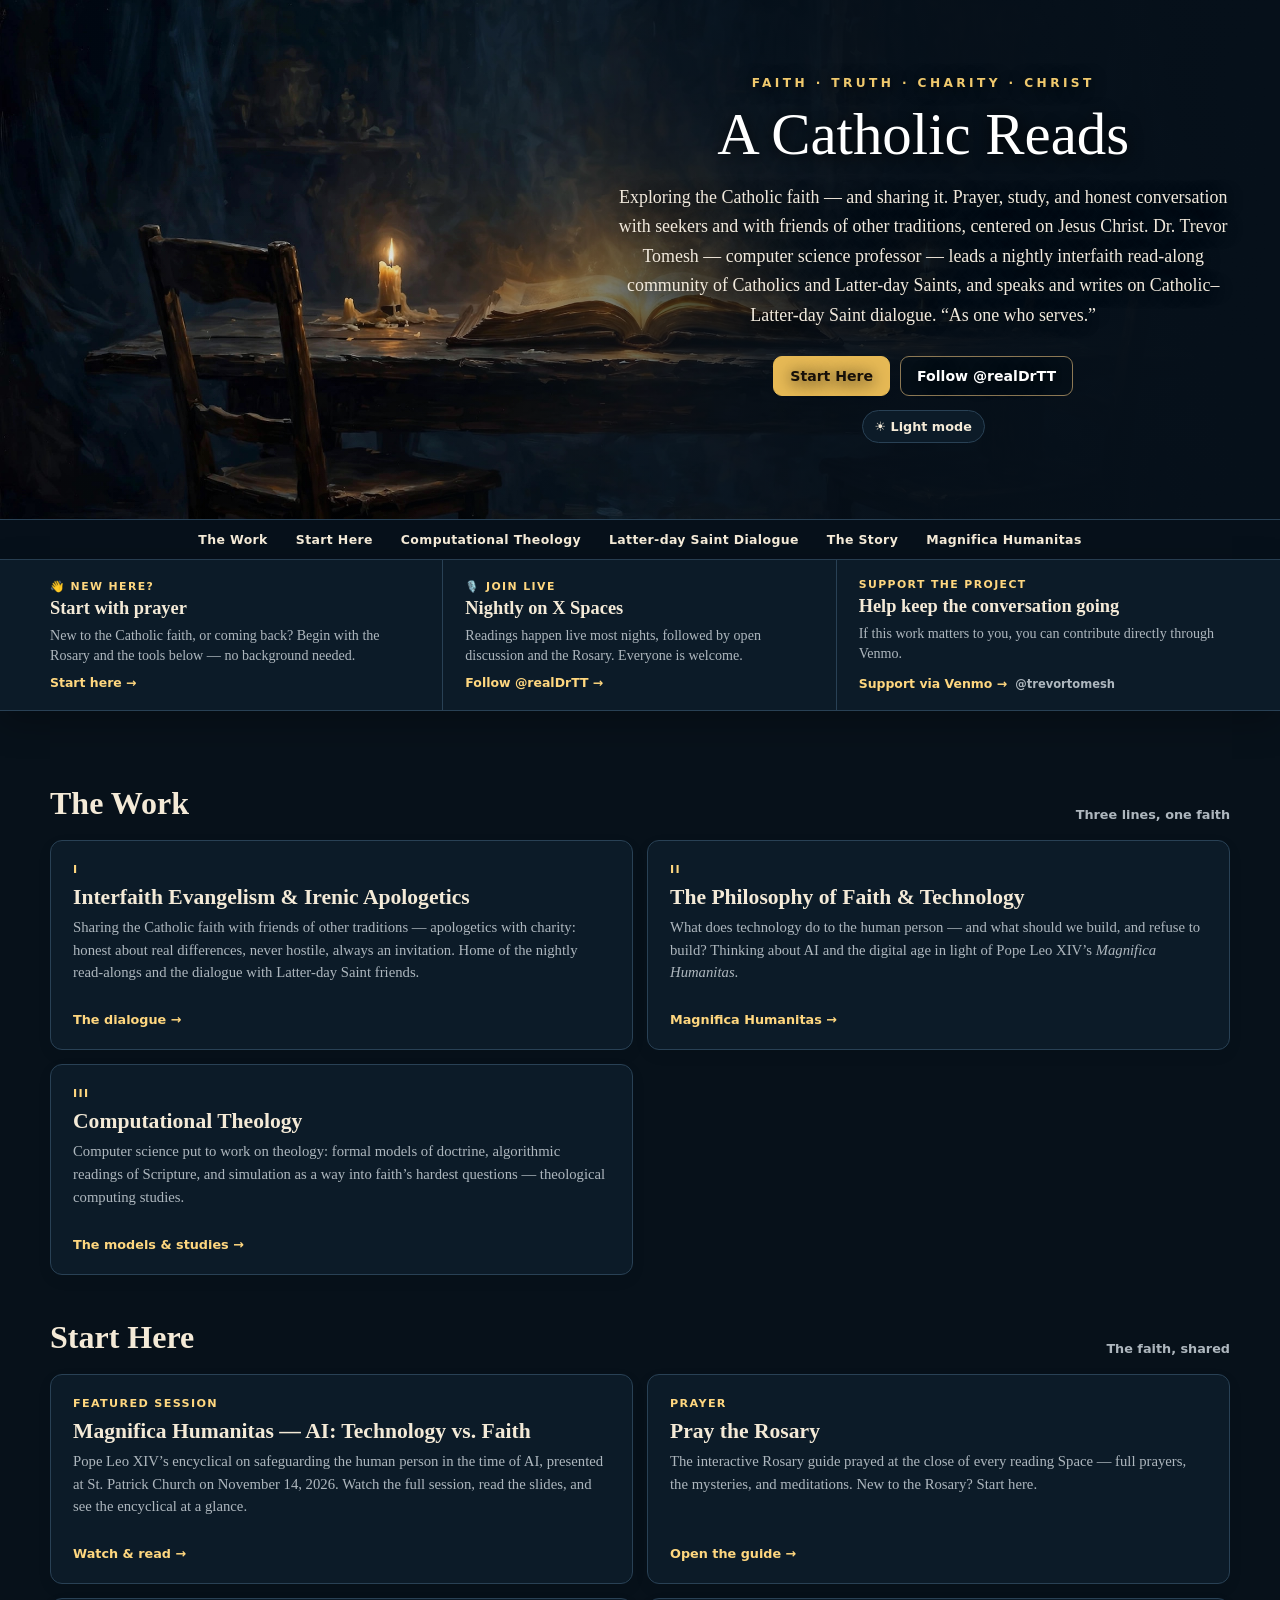
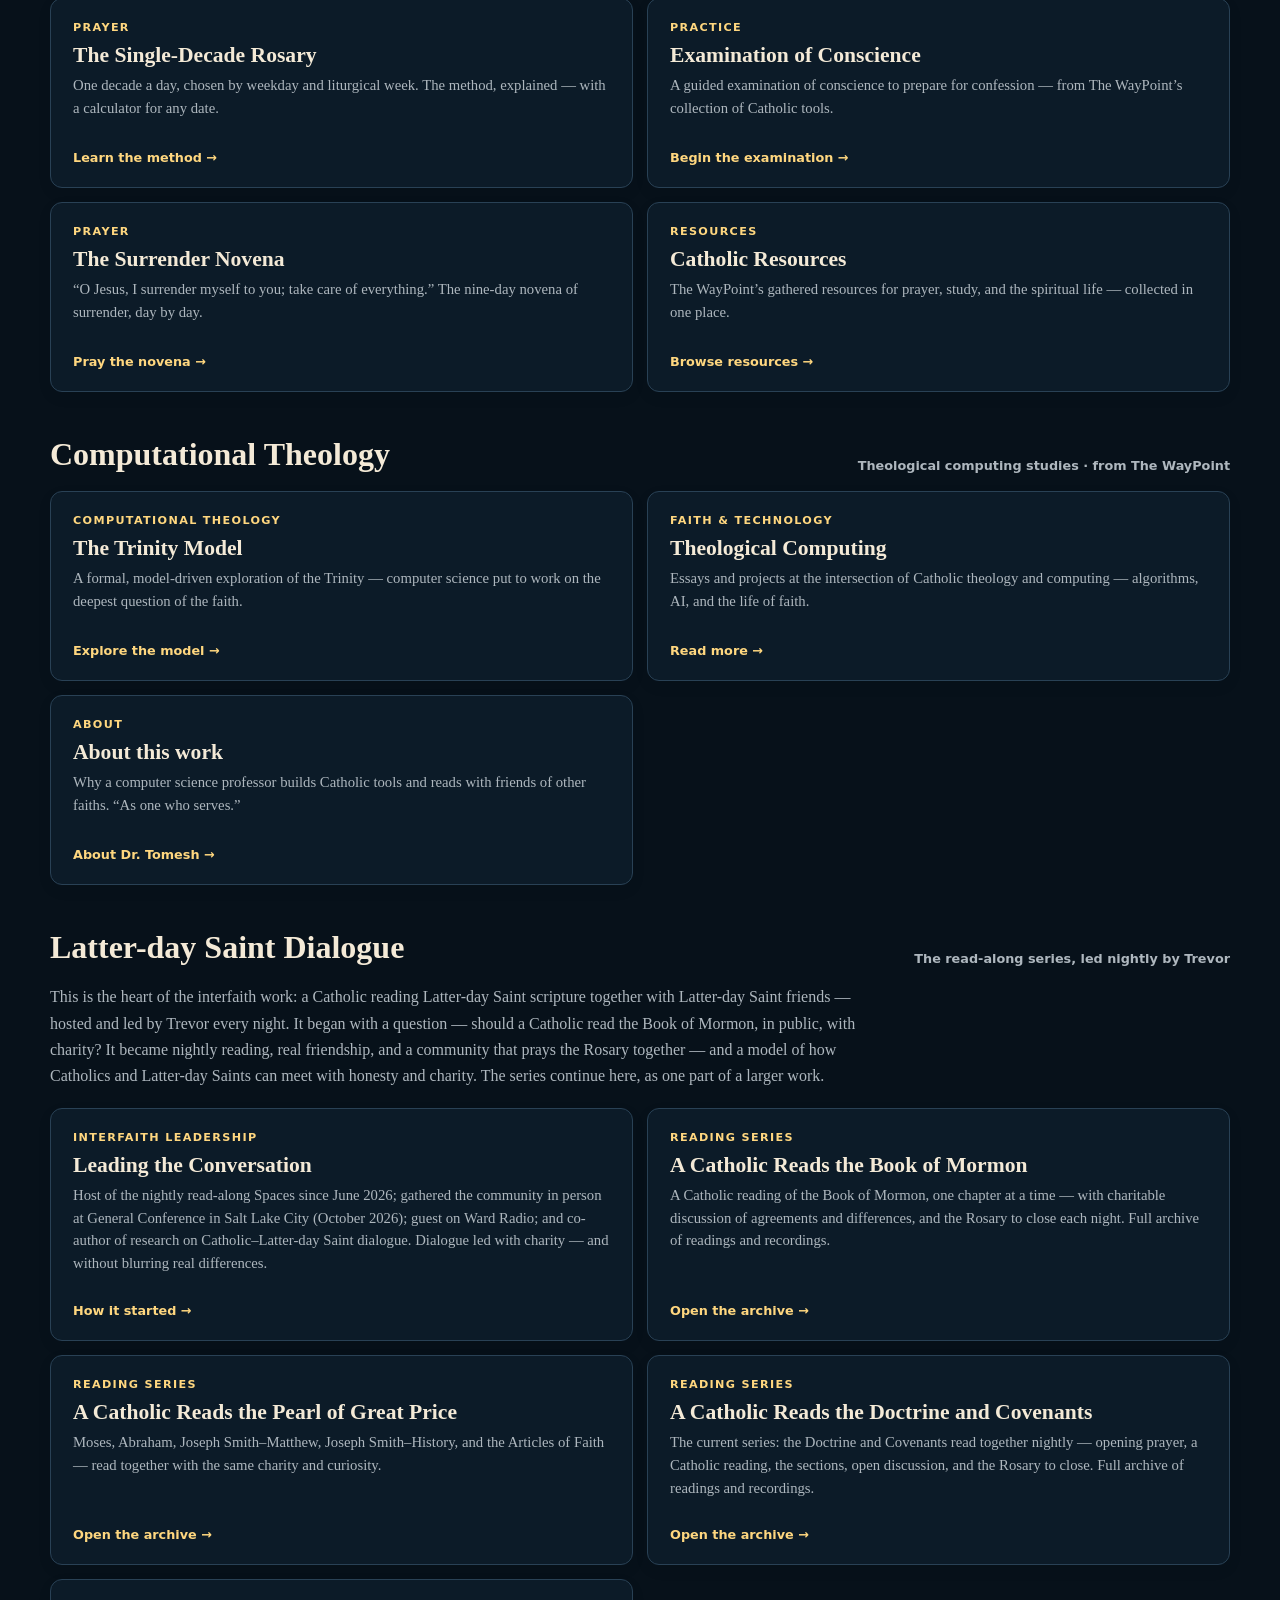
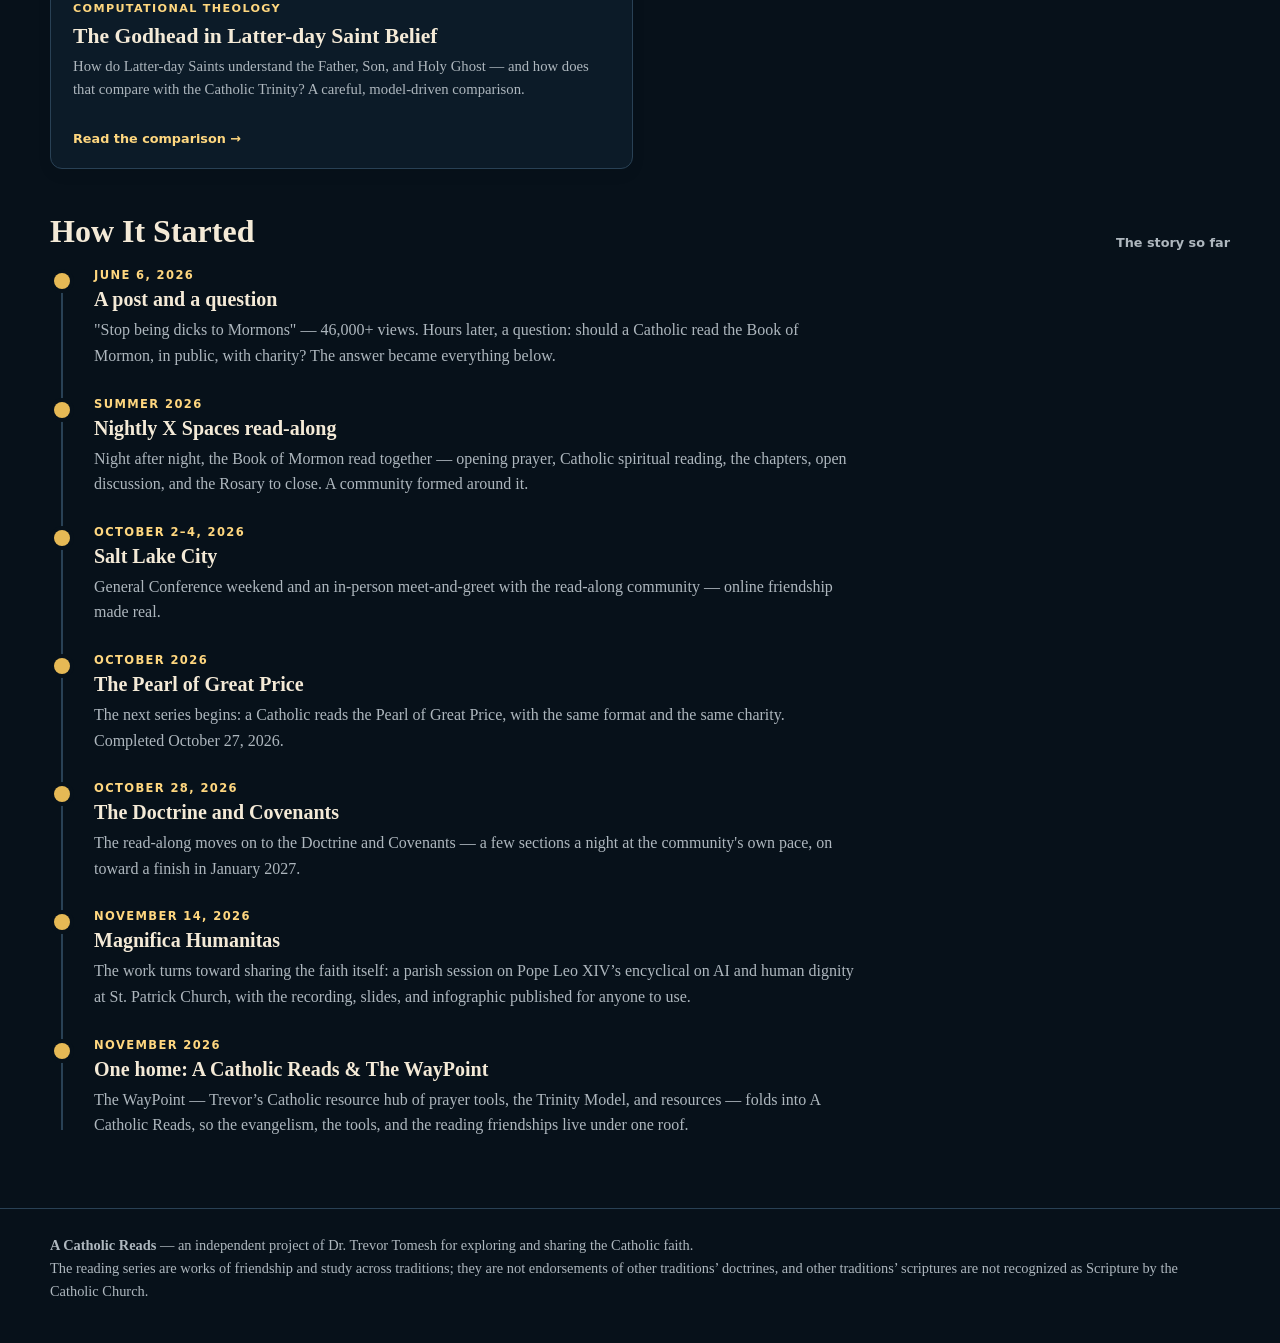
==== commit 5cc8b9ba: "Fold into acatholicreads.com: index.html" ====
--- a/index.html
+++ b/index.html
@@ -1,18 +1,281 @@
-<!DOCTYPE html>
-<html lang="en">
+<!doctype html>
+<html lang="en" data-theme="dark">
 <head>
 <meta charset="utf-8">
+<meta name="viewport" content="width=device-width,initial-scale=1">
+<meta name="description" content="A Catholic Reads — exploring the Catholic faith and sharing it: prayer tools, the Rosary, Magnifica Humanitas, computational theology, and reading with friends of other traditions.">
+<meta name="theme-color" content="#07121d">
 <title>A Catholic Reads</title>
-<meta name="viewport" content="width=device-width, initial-scale=1">
-<link rel="icon" type="image/png" sizes="32x32" href="favicon-32x32.png">
-<link rel="icon" type="image/png" sizes="16x16" href="favicon-16x16.png">
-<link rel="apple-touch-icon" href="apple-touch-icon.png">
-<meta http-equiv="refresh" content="0; url=https://trevortomesh.github.io/interfaith/">
-<script>location.replace('https://trevortomesh.github.io/interfaith/');</script>
-<style>body{font-family:system-ui,sans-serif;text-align:center;margin:12vh 20px;color:#222}img{max-width:320px;width:70%;height:auto}</style>
+<style>
+:root{
+ --bg:#f4efe5;--surface:#fffaf0;--surface2:#eee4d2;--ink:#2a211a;--muted:#75685d;
+ --line:#d7c5a6;--wine:#6c2030;--accent:#ad7d2c;--accent2:#7d581d;--hero:#0b1723;
+ --shadow:0 12px 32px rgba(49,31,20,.10);
+}
+html[data-theme="dark"]{
+ --bg:#07111a;--surface:#0c1b28;--surface2:#102536;--ink:#f4ead7;--muted:#aeb7be;
+ --line:#294155;--wine:#e6bd68;--accent:#e6b955;--accent2:#ffd77f;--hero:#06101a;
+ --shadow:0 12px 32px rgba(0,0,0,.25);
+}
+*{box-sizing:border-box}
+html{scroll-behavior:smooth}
+body{margin:0;background:var(--bg);color:var(--ink);font-family:Georgia,"Times New Roman",serif;transition:background .2s,color .2s}
+a{color:inherit}.shell{width:min(1180px,calc(100% - 36px));margin:auto}
+.hero{position:relative;isolation:isolate;overflow:hidden;min-height:520px;background:var(--hero);display:flex;align-items:center;border-bottom:1px solid var(--line)}
+.hero::before{content:"";position:absolute;inset:0;z-index:-2;background:url("header.jpg") left center/cover no-repeat}
+.hero::after{content:"";position:absolute;inset:0;z-index:-1;background:linear-gradient(90deg,rgba(6,16,26,0) 0%,rgba(6,16,26,.10) 30%,rgba(6,16,26,.68) 53%,rgba(6,16,26,.94) 72%,#06101a 100%)}
+.hero-content{width:52%;margin-left:auto;padding:64px 0;text-align:center;color:#fff;text-shadow:0 2px 16px #000}
+.kicker{font:700 .76rem system-ui,sans-serif;text-transform:uppercase;letter-spacing:.28em;color:#f0c96d}
+h1{font-size:clamp(2.4rem,4.6vw,4.4rem);line-height:1.02;margin:15px 0 18px;font-weight:500}
+.hero p{font-size:1.12rem;line-height:1.65;color:#f1e9dc;margin:0 auto;max-width:650px}
+.hero-actions{display:flex;justify-content:center;gap:10px;flex-wrap:wrap;margin-top:26px}
+.btn{display:inline-flex;align-items:center;justify-content:center;gap:8px;padding:11px 16px;border-radius:9px;text-decoration:none;font:750 .88rem system-ui,sans-serif;border:1px solid var(--line);background:var(--surface);color:var(--ink)}
+.btn.gold{background:var(--accent);border-color:var(--accent);color:#171009}
+.btn.ghost{background:rgba(5,14,23,.58);color:#fff;border-color:#8d7955}
+.theme{border:1px solid var(--line);background:var(--surface);color:var(--ink);border-radius:999px;padding:8px 12px;cursor:pointer;font:700 .8rem system-ui,sans-serif}
+
+.site-nav{background:var(--hero);border-bottom:1px solid var(--line)}
+.site-nav-inner{display:flex;justify-content:center;gap:28px;flex-wrap:wrap;padding:12px 0}
+.site-nav a{color:#f4ead7;text-decoration:none;font:750 .78rem system-ui,sans-serif;letter-spacing:.03em}
+.site-nav a:hover{color:#ffd77f}
+
+main{padding:30px 0 70px}
+.info-bar{background:var(--surface);border-bottom:1px solid var(--line);box-shadow:var(--shadow)}
+.info-bar-inner{width:min(1180px,calc(100% - 36px));margin:auto;display:grid;grid-template-columns:repeat(3,1fr)}
+.info-item{padding:18px 22px;border-right:1px solid var(--line);display:flex;flex-direction:column;justify-content:center;min-height:145px}
+.info-item:first-child{padding-left:0}.info-item:last-child{border-right:0;padding-right:0}
+.info-label{font:800 .68rem system-ui,sans-serif;text-transform:uppercase;letter-spacing:.13em;color:var(--accent2);margin-bottom:5px}
+.info-item h2{font-size:1.15rem;margin:0 0 6px}.info-item p{font-size:.88rem;line-height:1.45;color:var(--muted);margin:0 0 10px}
+.info-link{font:800 .78rem system-ui,sans-serif;color:var(--accent2);text-decoration:none}.info-link:hover{text-decoration:underline}
+.info-handle{font:650 .72rem system-ui,sans-serif;color:var(--muted);margin-left:8px}
+
+.section-title{display:flex;align-items:end;justify-content:space-between;gap:16px;margin:44px 0 18px}
+.section-title h2{margin:0;font-size:2rem}.section-title span{color:var(--muted);font:650 .8rem system-ui,sans-serif}
+.grid{display:grid;grid-template-columns:repeat(2,1fr);gap:14px}
+.card{background:var(--surface);border:1px solid var(--line);border-radius:12px;padding:22px;min-height:190px;display:flex;flex-direction:column;box-shadow:0 5px 15px rgba(0,0,0,.06);text-decoration:none;transition:border-color .15s,transform .15s}
+a.card:hover{border-color:var(--accent);transform:translateY(-2px)}
+.card .book{font:800 .7rem system-ui,sans-serif;text-transform:uppercase;letter-spacing:.12em;color:var(--accent2)}
+.card h3{margin:9px 0 6px;font-size:1.35rem}
+.card p{font-size:.92rem;line-height:1.55;color:var(--muted);margin:0 0 14px}
+.card .go{margin-top:auto;padding-top:14px;font:750 .8rem system-ui,sans-serif;color:var(--accent2)}
+
+.timeline{position:relative;margin:8px 0 0;padding:0;list-style:none}
+.timeline::before{content:"";position:absolute;left:11px;top:8px;bottom:8px;width:2px;background:var(--line)}
+.timeline li{position:relative;padding:0 0 28px 44px}
+.timeline li:last-child{padding-bottom:0}
+.timeline li::before{content:"";position:absolute;left:4px;top:5px;width:16px;height:16px;border-radius:50%;background:var(--accent);box-shadow:0 0 0 4px var(--bg)}
+.timeline .when{font:800 .72rem system-ui,sans-serif;text-transform:uppercase;letter-spacing:.12em;color:var(--accent2)}
+.timeline h3{margin:6px 0 6px;font-size:1.25rem}
+.timeline p{margin:0;color:var(--muted);line-height:1.6;max-width:760px}
+
+footer{border-top:1px solid var(--line);padding:25px 0 40px;color:var(--muted);font-size:.9rem;line-height:1.6}
+@media(max-width:850px){.info-bar-inner{grid-template-columns:1fr}.info-item,.info-item:first-child,.info-item:last-child{padding:16px 0;border-right:0;border-bottom:1px solid var(--line);min-height:0}.info-item:last-child{border-bottom:0}.hero::before{background-position:30% center}.hero-content{width:60%}.grid{grid-template-columns:1fr}}
+@media(max-width:620px){.site-nav-inner{gap:16px}.hero{min-height:650px;align-items:end}.hero::before{background-position:center top}.hero::after{background:linear-gradient(180deg,rgba(6,16,26,.08) 0%,rgba(6,16,26,.28) 42%,rgba(6,16,26,.94) 72%,#06101a 100%)}.hero-content{width:100%;padding:260px 0 42px}}
+</style>
 </head>
 <body>
-<img src="logo-header.png" alt="A Catholic Reads">
-<p>This way to <a href="https://trevortomesh.github.io/interfaith/">A Catholic Reads</a>&hellip;</p>
-</body>
-</html>
+<header class="hero">
+ <div class="shell"><div class="hero-content">
+  <div class="kicker">Faith · Truth · Charity · Christ</div>
+  <h1>A Catholic Reads</h1>
+  <p>Exploring the Catholic faith — and sharing it. Prayer, study, and honest conversation with seekers and with friends of other traditions, centered on Jesus Christ. Dr. Trevor Tomesh — computer science professor — leads a nightly interfaith read-along community of Catholics and Latter-day Saints, and speaks and writes on Catholic–Latter-day Saint dialogue. “As one who serves.”</p>
+  <div class="hero-actions"><a class="btn gold" href="#start">Start Here</a><a class="btn ghost" href="https://x.com/realDrTT" target="_blank" rel="noopener">Follow @realDrTT</a></div>
+  <button id="theme" class="theme" style="margin-top:14px" aria-label="Toggle color theme">☀ Light mode</button>
+ </div></div>
+</header>
+
+<nav class="site-nav" aria-label="Site navigation">
+  <div class="shell site-nav-inner">
+    <a href="#work">The Work</a>
+    <a href="#start">Start Here</a>
+    <a href="#faith-tech">Computational Theology</a>
+    <a href="#reading-friends">Latter-day Saint Dialogue</a>
+    <a href="#timeline">The Story</a>
+    <a href="https://acatholicreads.com/magnifica/">Magnifica Humanitas</a>
+  </div>
+</nav>
+
+<section class="info-bar" aria-label="Project information">
+ <div class="info-bar-inner">
+  <div class="info-item">
+   <div class="info-label">👋 New Here?</div>
+   <h2>Start with prayer</h2>
+   <p>New to the Catholic faith, or coming back? Begin with the Rosary and the tools below — no background needed.</p>
+   <a class="info-link" href="#start">Start here →</a>
+  </div>
+  <div class="info-item">
+   <div class="info-label">🎙️ Join Live</div>
+   <h2>Nightly on X Spaces</h2>
+   <p>Readings happen live most nights, followed by open discussion and the Rosary. Everyone is welcome.</p>
+   <a class="info-link" href="https://x.com/realDrTT" target="_blank" rel="noopener">Follow @realDrTT →</a>
+  </div>
+  <div class="info-item">
+   <div class="info-label">Support the Project</div>
+   <h2>Help keep the conversation going</h2>
+   <p>If this work matters to you, you can contribute directly through Venmo.</p>
+   <div><a class="info-link" href="https://account.venmo.com/u/trevortomesh" target="_blank" rel="noopener noreferrer">Support via Venmo →</a><span class="info-handle">@trevortomesh</span></div>
+  </div>
+ </div>
+</section>
+
+<main class="shell">
+
+ <section id="work">
+  <div class="section-title"><h2>The Work</h2><span>Three lines, one faith</span></div>
+  <div class="grid">
+   <a class="card" href="#reading-friends">
+    <div class="book">I</div><h3>Interfaith Evangelism &amp; Irenic Apologetics</h3>
+    <p>Sharing the Catholic faith with friends of other traditions — apologetics with charity: honest about real differences, never hostile, always an invitation. Home of the nightly read-alongs and the dialogue with Latter-day Saint friends.</p>
+    <div class="go">The dialogue →</div>
+   </a>
+   <a class="card" href="https://acatholicreads.com/magnifica/">
+    <div class="book">II</div><h3>The Philosophy of Faith &amp; Technology</h3>
+    <p>What does technology do to the human person — and what should we build, and refuse to build? Thinking about AI and the digital age in light of Pope Leo XIV’s <em>Magnifica Humanitas</em>.</p>
+    <div class="go">Magnifica Humanitas →</div>
+   </a>
+   <a class="card" href="#faith-tech">
+    <div class="book">III</div><h3>Computational Theology</h3>
+    <p>Computer science put to work on theology: formal models of doctrine, algorithmic readings of Scripture, and simulation as a way into faith’s hardest questions — theological computing studies.</p>
+    <div class="go">The models &amp; studies →</div>
+   </a>
+  </div>
+ </section>
+
+ <section id="start">
+  <div class="section-title"><h2>Start Here</h2><span>The faith, shared</span></div>
+  <div class="grid">
+   <a class="card" href="https://acatholicreads.com/magnifica/">
+    <div class="book">Featured Session</div><h3>Magnifica Humanitas — AI: Technology vs. Faith</h3>
+    <p>Pope Leo XIV’s encyclical on safeguarding the human person in the time of AI, presented at St. Patrick Church on November 14, 2026. Watch the full session, read the slides, and see the encyclical at a glance.</p>
+    <div class="go">Watch &amp; read →</div>
+   </a>
+   <a class="card" href="https://acatholicreads.com/rosary/">
+    <div class="book">Prayer</div><h3>Pray the Rosary</h3>
+    <p>The interactive Rosary guide prayed at the close of every reading Space — full prayers, the mysteries, and meditations. New to the Rosary? Start here.</p>
+    <div class="go">Open the guide →</div>
+   </a>
+   <a class="card" href="https://acatholicreads.com/single-decade/">
+    <div class="book">Prayer</div><h3>The Single-Decade Rosary</h3>
+    <p>One decade a day, chosen by weekday and liturgical week. The method, explained — with a calculator for any date.</p>
+    <div class="go">Learn the method →</div>
+   </a>
+   <a class="card" href="https://acatholicreads.com/TheWayPoint/eoc/eoc.html">
+    <div class="book">Practice</div><h3>Examination of Conscience</h3>
+    <p>A guided examination of conscience to prepare for confession — from The WayPoint’s collection of Catholic tools.</p>
+    <div class="go">Begin the examination →</div>
+   </a>
+   <a class="card" href="https://acatholicreads.com/surrender-novena/">
+    <div class="book">Prayer</div><h3>The Surrender Novena</h3>
+    <p>“O Jesus, I surrender myself to you; take care of everything.” The nine-day novena of surrender, day by day.</p>
+    <div class="go">Pray the novena →</div>
+   </a>
+   <a class="card" href="https://acatholicreads.com/TheWayPoint/resources.html">
+    <div class="book">Resources</div><h3>Catholic Resources</h3>
+    <p>The WayPoint’s gathered resources for prayer, study, and the spiritual life — collected in one place.</p>
+    <div class="go">Browse resources →</div>
+   </a>
+  </div>
+ </section>
+
+ <section id="faith-tech">
+  <div class="section-title"><h2>Computational Theology</h2><span>Theological computing studies · from The WayPoint</span></div>
+  <div class="grid">
+   <a class="card" href="https://acatholicreads.com/TrinityModel/">
+    <div class="book">Computational Theology</div><h3>The Trinity Model</h3>
+    <p>A formal, model-driven exploration of the Trinity — computer science put to work on the deepest question of the faith.</p>
+    <div class="go">Explore the model →</div>
+   </a>
+   <a class="card" href="https://acatholicreads.com/TheWayPoint/theological-computing.html">
+    <div class="book">Faith &amp; Technology</div><h3>Theological Computing</h3>
+    <p>Essays and projects at the intersection of Catholic theology and computing — algorithms, AI, and the life of faith.</p>
+    <div class="go">Read more →</div>
+   </a>
+   <a class="card" href="https://acatholicreads.com/TheWayPoint/about.html">
+    <div class="book">About</div><h3>About this work</h3>
+    <p>Why a computer science professor builds Catholic tools and reads with friends of other faiths. “As one who serves.”</p>
+    <div class="go">About Dr. Tomesh →</div>
+   </a>
+  </div>
+ </section>
+
+ <section id="reading-friends">
+  <div class="section-title"><h2>Latter-day Saint Dialogue</h2><span>The read-along series, led nightly by Trevor</span></div>
+  <p style="color:var(--muted);line-height:1.65;max-width:820px;margin:0 0 18px">This is the heart of the interfaith work: a Catholic reading Latter-day Saint scripture together with Latter-day Saint friends — hosted and led by Trevor every night. It began with a question — should a Catholic read the Book of Mormon, in public, with charity? It became nightly reading, real friendship, and a community that prays the Rosary together — and a model of how Catholics and Latter-day Saints can meet with honesty and charity. The series continue here, as one part of a larger work.</p>
+  <div class="grid">
+   <a class="card" href="#timeline">
+    <div class="book">Interfaith Leadership</div><h3>Leading the Conversation</h3>
+    <p>Host of the nightly read-along Spaces since June 2026; gathered the community in person at General Conference in Salt Lake City (October 2026); guest on Ward Radio; and co-author of research on Catholic–Latter-day Saint dialogue. Dialogue led with charity — and without blurring real differences.</p>
+    <div class="go">How it started →</div>
+   </a>
+   <a class="card" href="https://acatholicreads.com/bom/">
+    <div class="book">Reading Series</div><h3>A Catholic Reads the Book of Mormon</h3>
+    <p>A Catholic reading of the Book of Mormon, one chapter at a time — with charitable discussion of agreements and differences, and the Rosary to close each night. Full archive of readings and recordings.</p>
+    <div class="go">Open the archive →</div>
+   </a>
+   <a class="card" href="https://acatholicreads.com/pgp/">
+    <div class="book">Reading Series</div><h3>A Catholic Reads the Pearl of Great Price</h3>
+    <p>Moses, Abraham, Joseph Smith–Matthew, Joseph Smith–History, and the Articles of Faith — read together with the same charity and curiosity.</p>
+    <div class="go">Open the archive →</div>
+   </a>
+   <a class="card" href="https://acatholicreads.com/dc/">
+    <div class="book">Reading Series</div><h3>A Catholic Reads the Doctrine and Covenants</h3>
+    <p>The current series: the Doctrine and Covenants read together nightly — opening prayer, a Catholic reading, the sections, open discussion, and the Rosary to close. Full archive of readings and recordings.</p>
+    <div class="go">Open the archive →</div>
+   </a>
+   <a class="card" href="https://acatholicreads.com/TrinityModel/lds-godhead.html">
+    <div class="book">Computational Theology</div><h3>The Godhead in Latter-day Saint Belief</h3>
+    <p>How do Latter-day Saints understand the Father, Son, and Holy Ghost — and how does that compare with the Catholic Trinity? A careful, model-driven comparison.</p>
+    <div class="go">Read the comparison →</div>
+   </a>
+  </div>
+ </section>
+
+ <section id="timeline">
+  <div class="section-title"><h2>How It Started</h2><span>The story so far</span></div>
+  <ol class="timeline">
+   <li>
+    <div class="when">June 6, 2026</div><h3>A post and a question</h3>
+    <p>"Stop being dicks to Mormons" — 46,000+ views. Hours later, a question: should a Catholic read the Book of Mormon, in public, with charity? The answer became everything below.</p>
+   </li>
+   <li>
+    <div class="when">Summer 2026</div><h3>Nightly X Spaces read-along</h3>
+    <p>Night after night, the Book of Mormon read together — opening prayer, Catholic spiritual reading, the chapters, open discussion, and the Rosary to close. A community formed around it.</p>
+   </li>
+   <li>
+    <div class="when">October 2–4, 2026</div><h3>Salt Lake City</h3>
+    <p>General Conference weekend and an in-person meet-and-greet with the read-along community — online friendship made real.</p>
+   </li>
+   <li>
+    <div class="when">October 2026</div><h3>The Pearl of Great Price</h3>
+    <p>The next series begins: a Catholic reads the Pearl of Great Price, with the same format and the same charity. Completed October 27, 2026.</p>
+   </li>
+   <li>
+    <div class="when">October 28, 2026</div><h3>The Doctrine and Covenants</h3>
+    <p>The read-along moves on to the Doctrine and Covenants — a few sections a night at the community's own pace, on toward a finish in January 2027.</p>
+   </li>
+  
+   <li>
+    <div class="when">November 14, 2026</div><h3>Magnifica Humanitas</h3>
+    <p>The work turns toward sharing the faith itself: a parish session on Pope Leo XIV’s encyclical on AI and human dignity at St. Patrick Church, with the recording, slides, and infographic published for anyone to use.</p>
+   </li>
+   <li>
+    <div class="when">November 2026</div><h3>One home: A Catholic Reads &amp; The WayPoint</h3>
+    <p>The WayPoint — Trevor’s Catholic resource hub of prayer tools, the Trinity Model, and resources — folds into A Catholic Reads, so the evangelism, the tools, and the reading friendships live under one roof.</p>
+   </li>
+  </ol>
+ </section>
+
+</main>
+
+<footer><div class="shell"><strong>A Catholic Reads</strong> — an independent project of Dr. Trevor Tomesh for exploring and sharing the Catholic faith.<br>
+The reading series are works of friendship and study across traditions; they are not endorsements of other traditions’ doctrines, and other traditions’ scriptures are not recognized as Scripture by the Catholic Church.</div></footer>
+
+<script>
+const $=s=>document.querySelector(s), root=document.documentElement;
+const saved=localStorage.getItem("theme");
+if(saved) root.dataset.theme=saved;
+function themeLabel(){ $("#theme").textContent=root.dataset.theme==="dark"?"☀ Light mode":"☾ Dark mode"; }
+themeLabel();
+$("#theme").onclick=()=>{root.dataset.theme=root.dataset.theme==="dark"?"light":"dark";localStorage.setItem("theme",root.dataset.theme);themeLabel();};
+</script>
+</body></html>
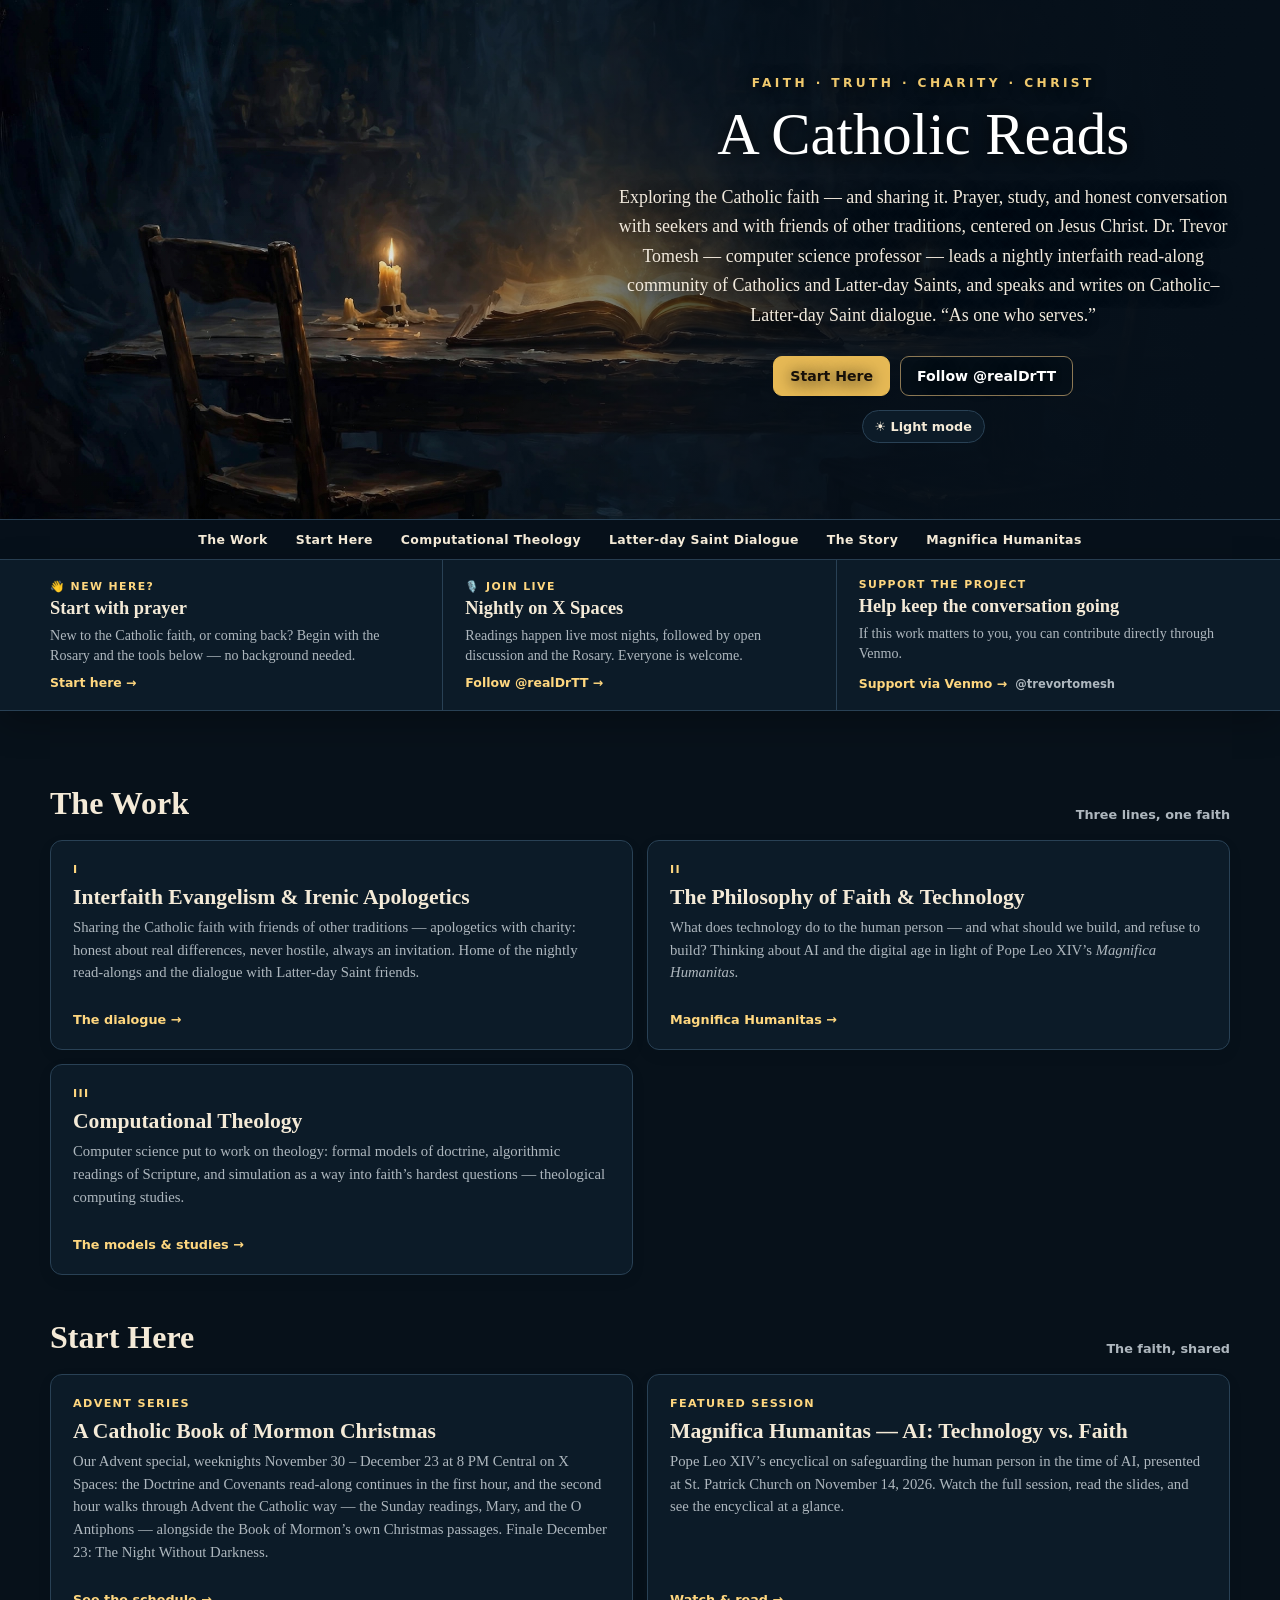
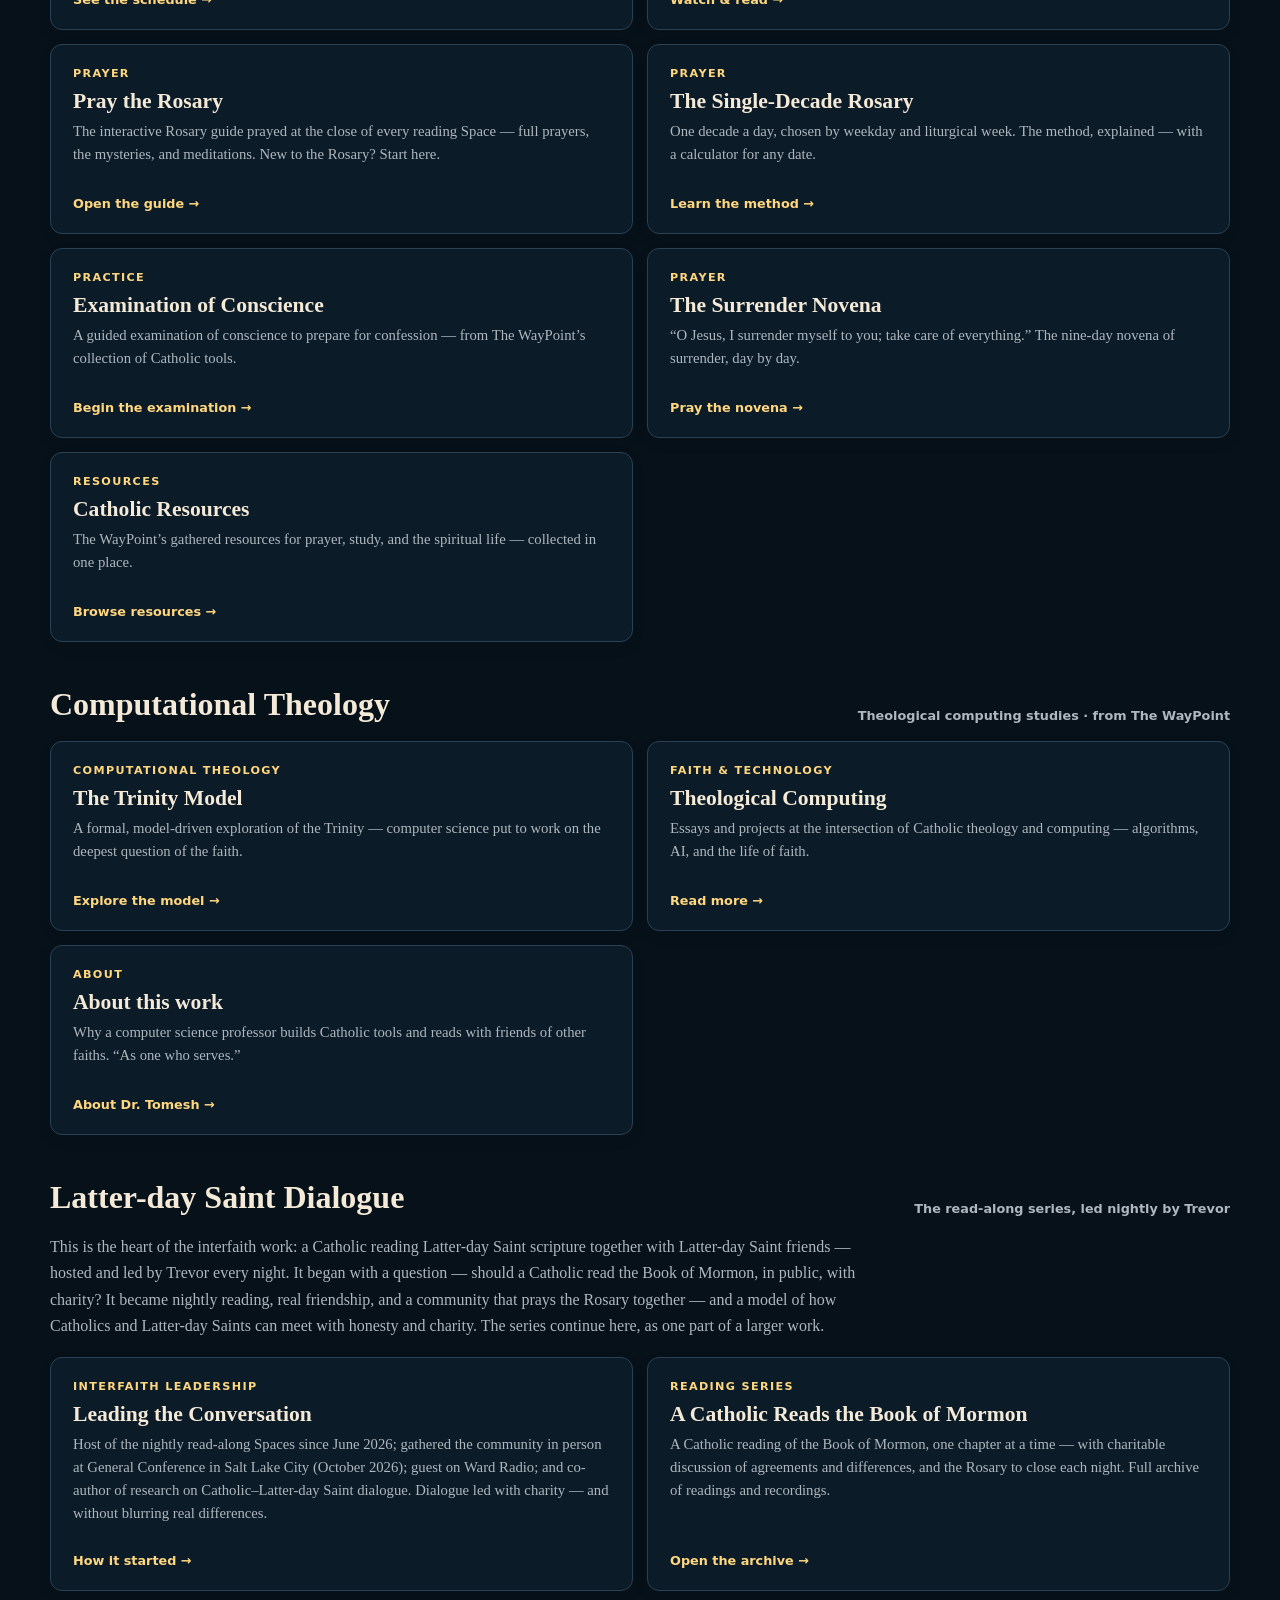
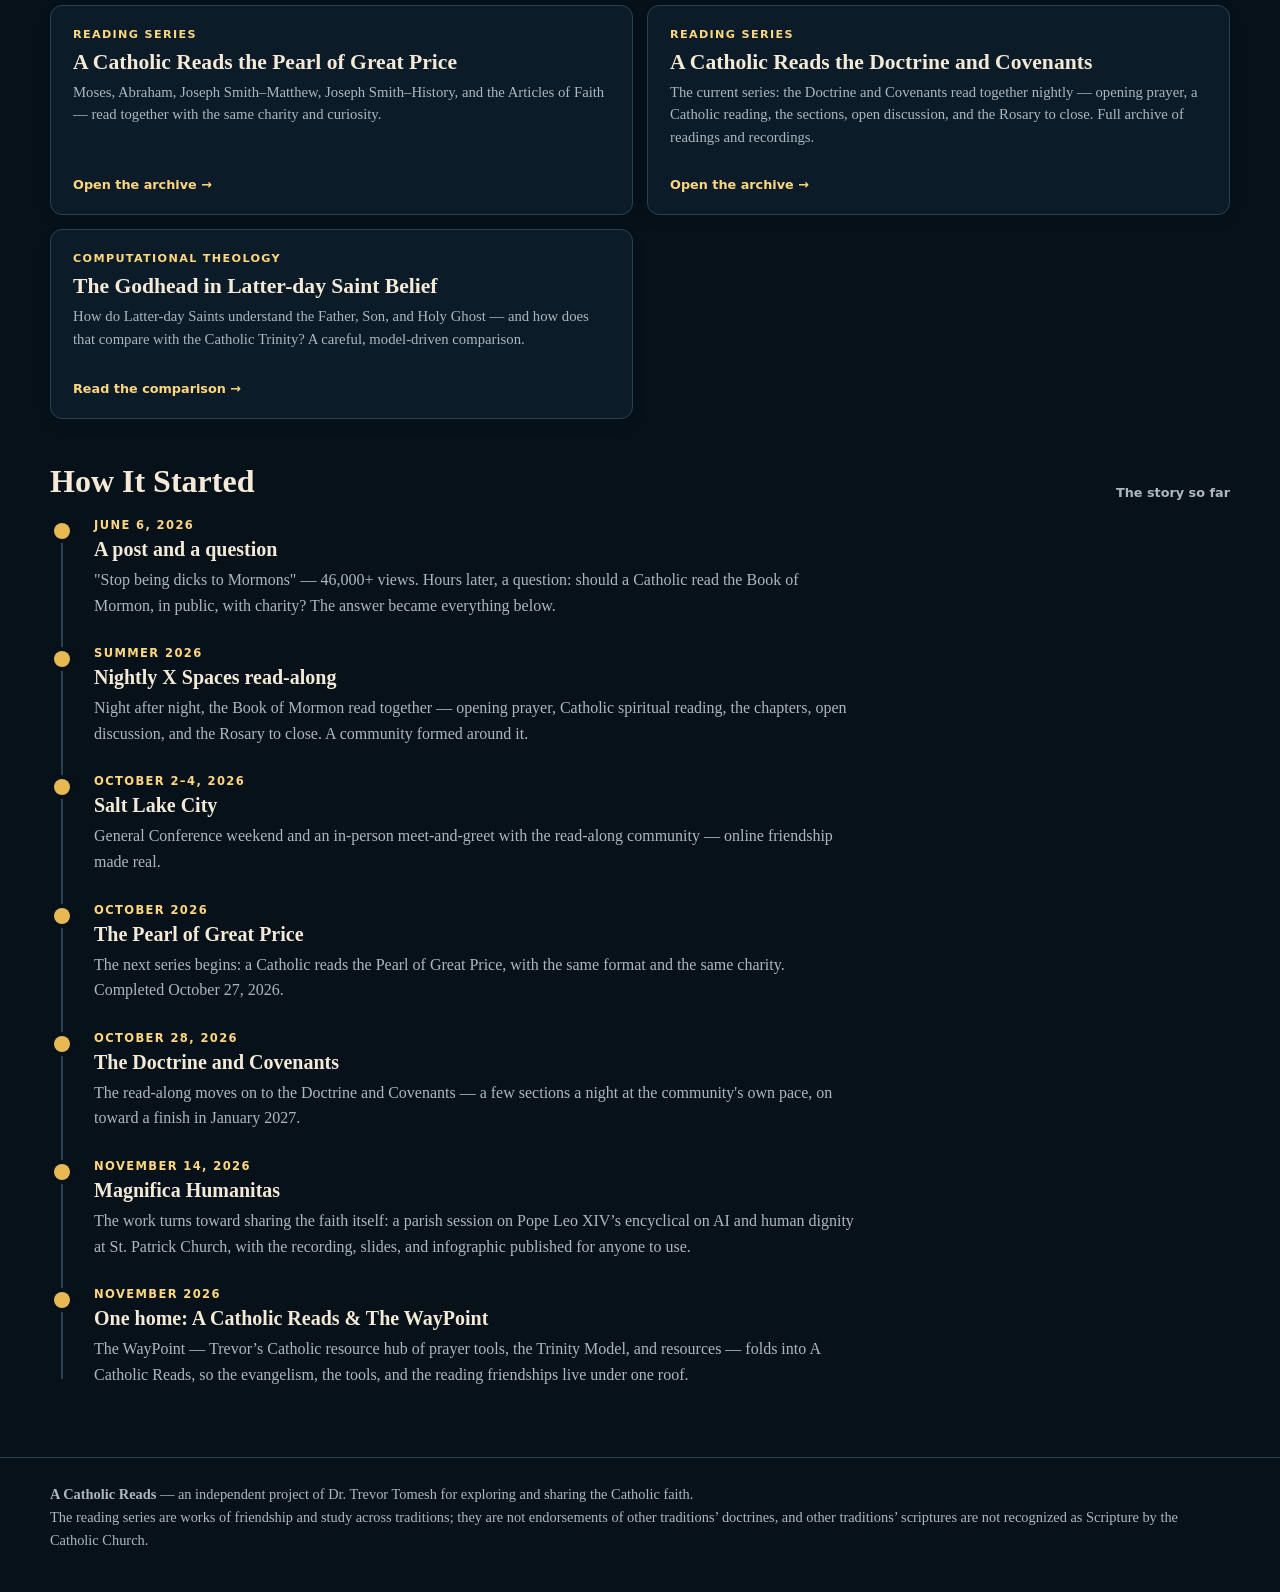
==== commit f6c5e168: "Link the Christmas special from the homepage and the D&C page" ====
--- a/index.html
+++ b/index.html
@@ -144,6 +144,11 @@
  <section id="start">
   <div class="section-title"><h2>Start Here</h2><span>The faith, shared</span></div>
   <div class="grid">
+   <a class="card" href="https://acatholicreads.com/christmas/">
+    <div class="book">Advent Series</div><h3>A Catholic Book of Mormon Christmas</h3>
+    <p>Our Advent special, weeknights November 30 – December 23 at 8 PM Central on X Spaces: the Doctrine and Covenants read-along continues in the first hour, and the second hour walks through Advent the Catholic way — the Sunday readings, Mary, and the O Antiphons — alongside the Book of Mormon’s own Christmas passages. Finale December 23: The Night Without Darkness.</p>
+    <div class="go">See the schedule →</div>
+   </a>
    <a class="card" href="https://acatholicreads.com/magnifica/">
     <div class="book">Featured Session</div><h3>Magnifica Humanitas — AI: Technology vs. Faith</h3>
     <p>Pope Leo XIV’s encyclical on safeguarding the human person in the time of AI, presented at St. Patrick Church on November 14, 2026. Watch the full session, read the slides, and see the encyclical at a glance.</p>
@@ -190,7 +195,7 @@
     <p>Essays and projects at the intersection of Catholic theology and computing — algorithms, AI, and the life of faith.</p>
     <div class="go">Read more →</div>
    </a>
-   <a class="card" href="https://acatholicreads.com/TheWayPoint/about.html">
+   <a class="card" href="https://acatholicreads.com/about/">
     <div class="book">About</div><h3>About this work</h3>
     <p>Why a computer science professor builds Catholic tools and reads with friends of other faiths. “As one who serves.”</p>
     <div class="go">About Dr. Tomesh →</div>
